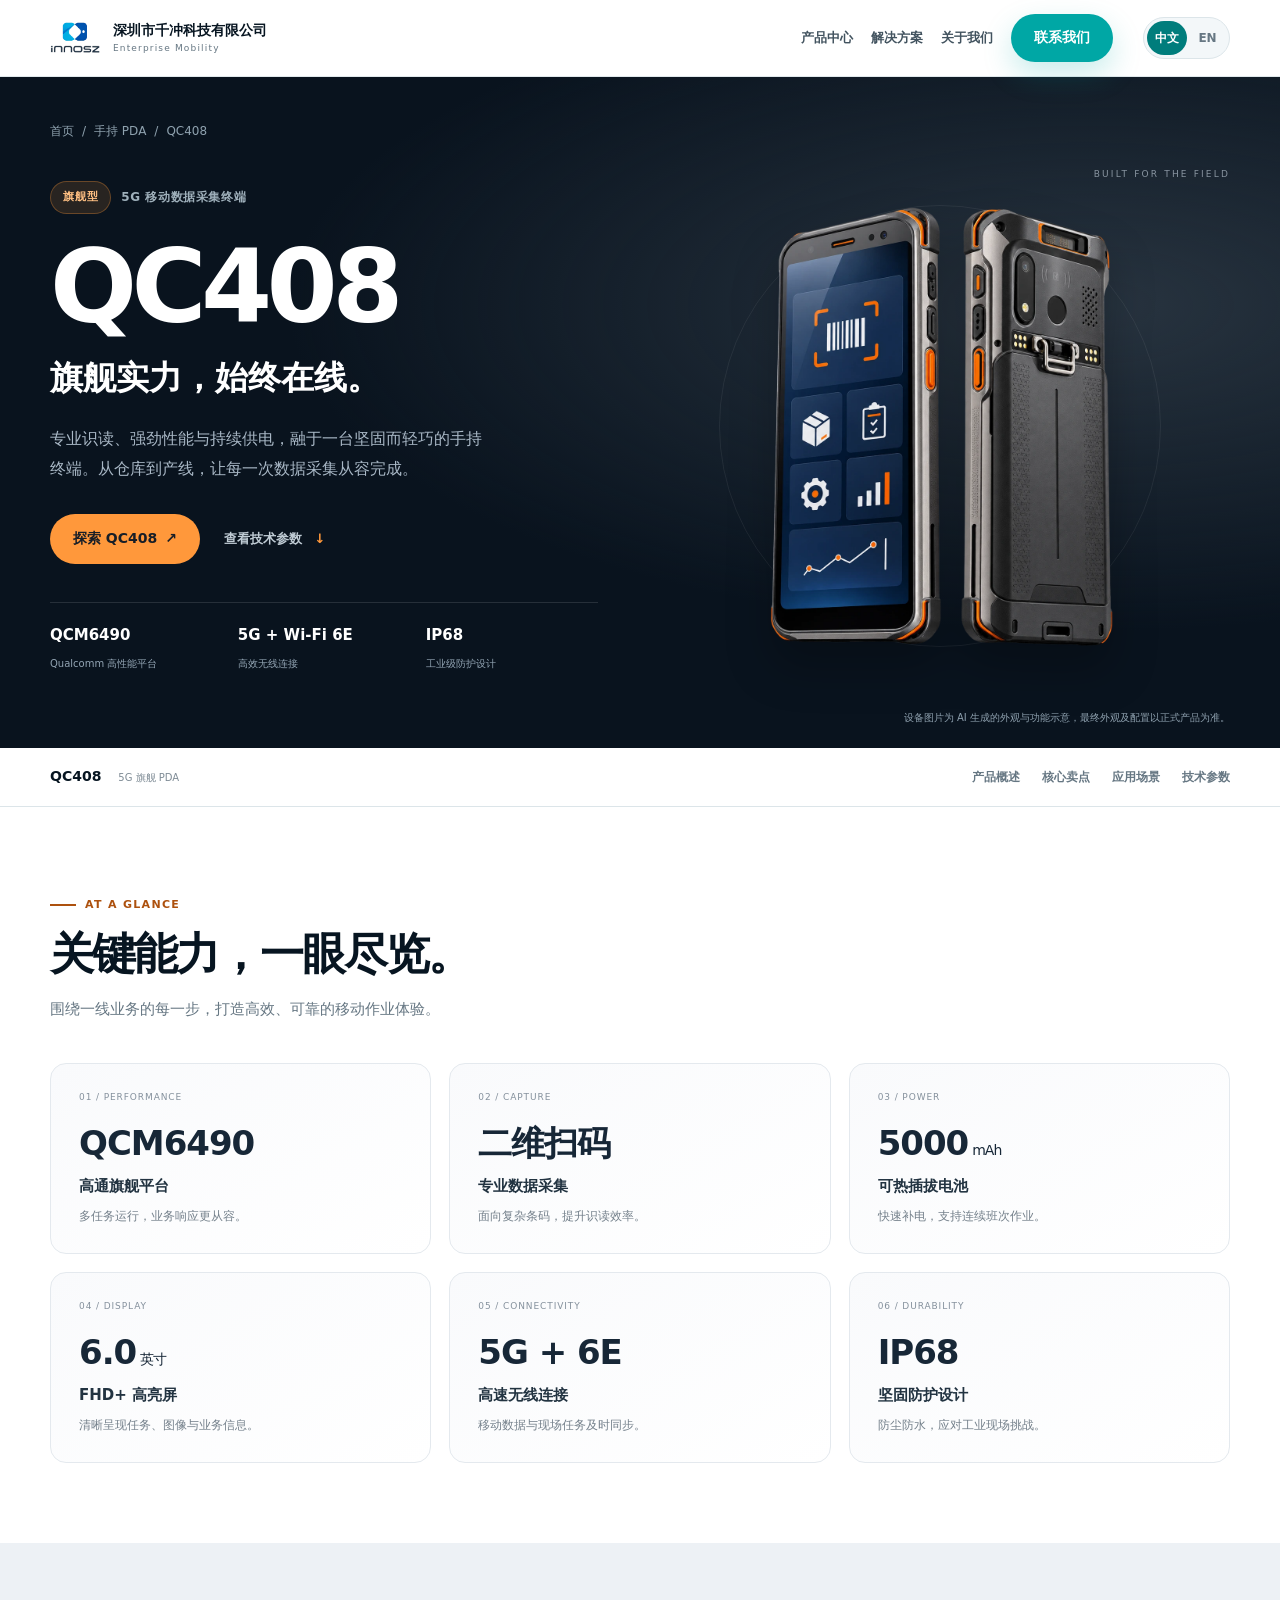
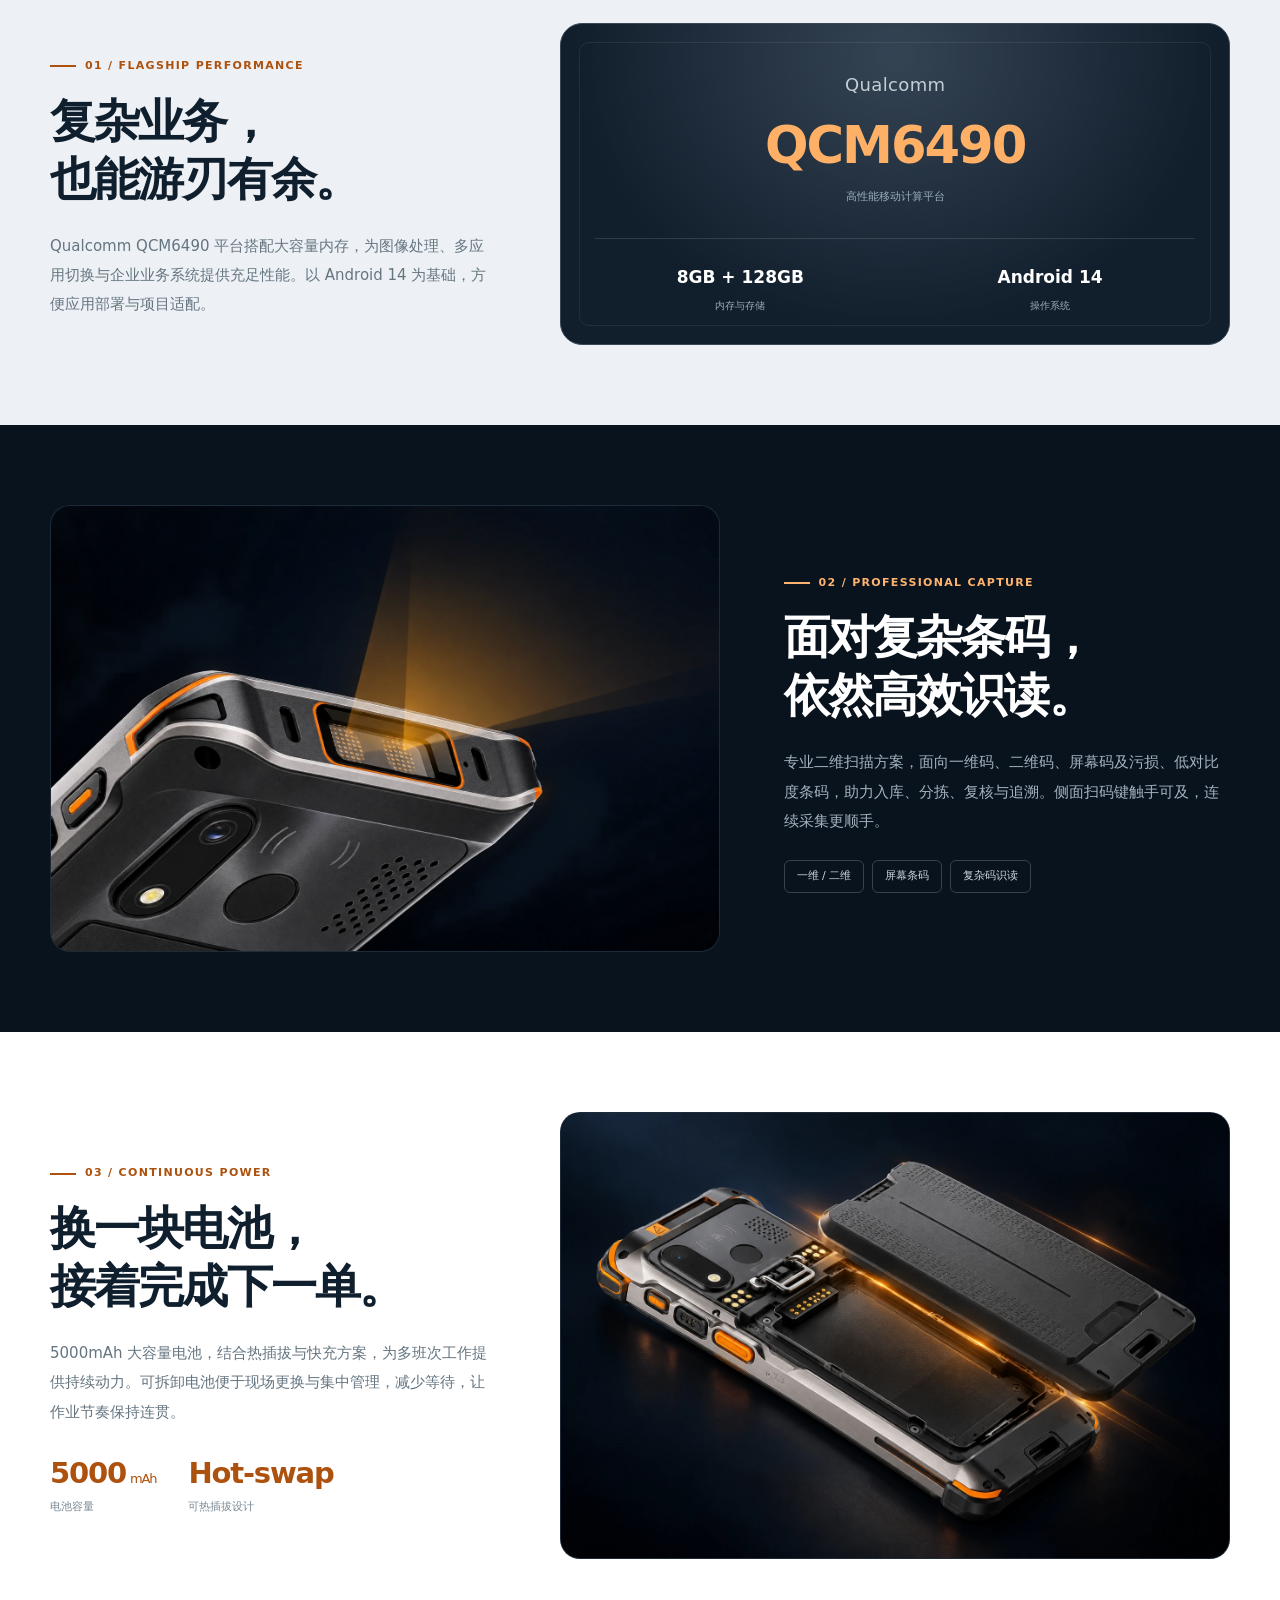
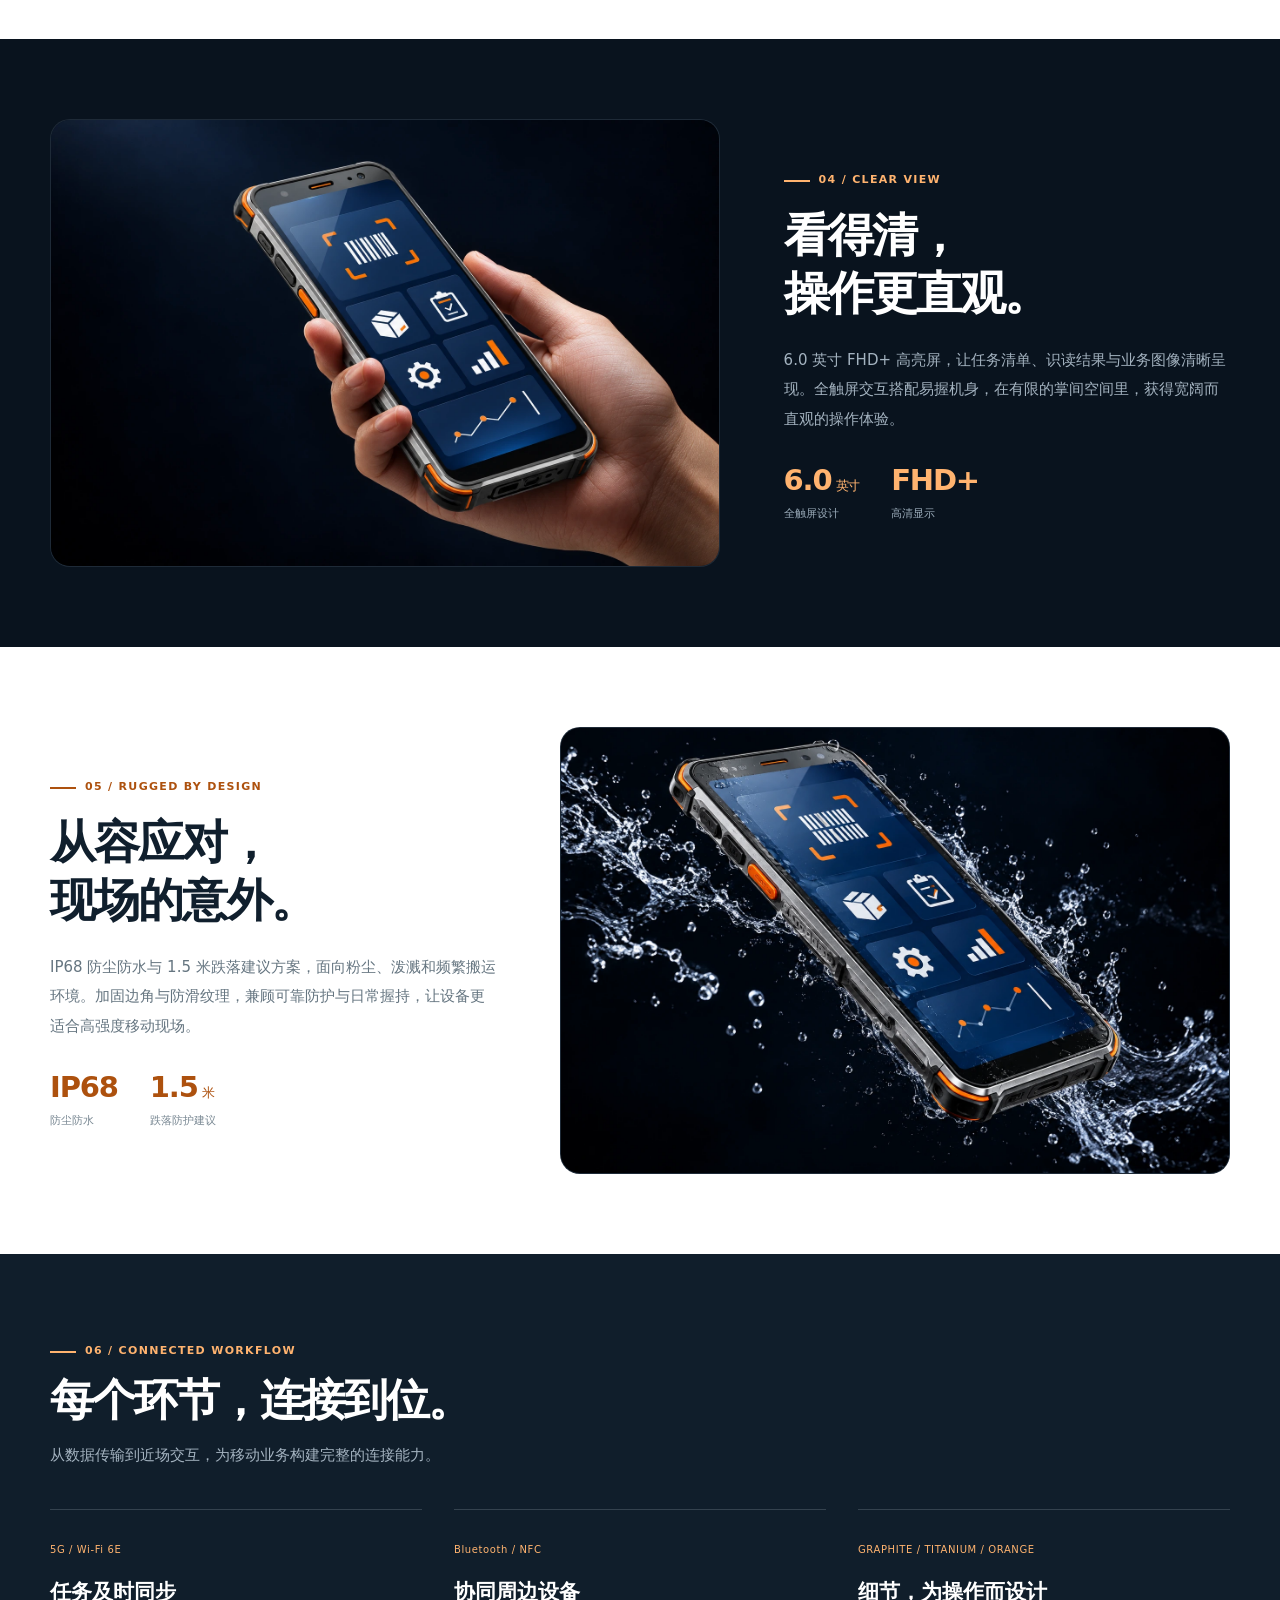
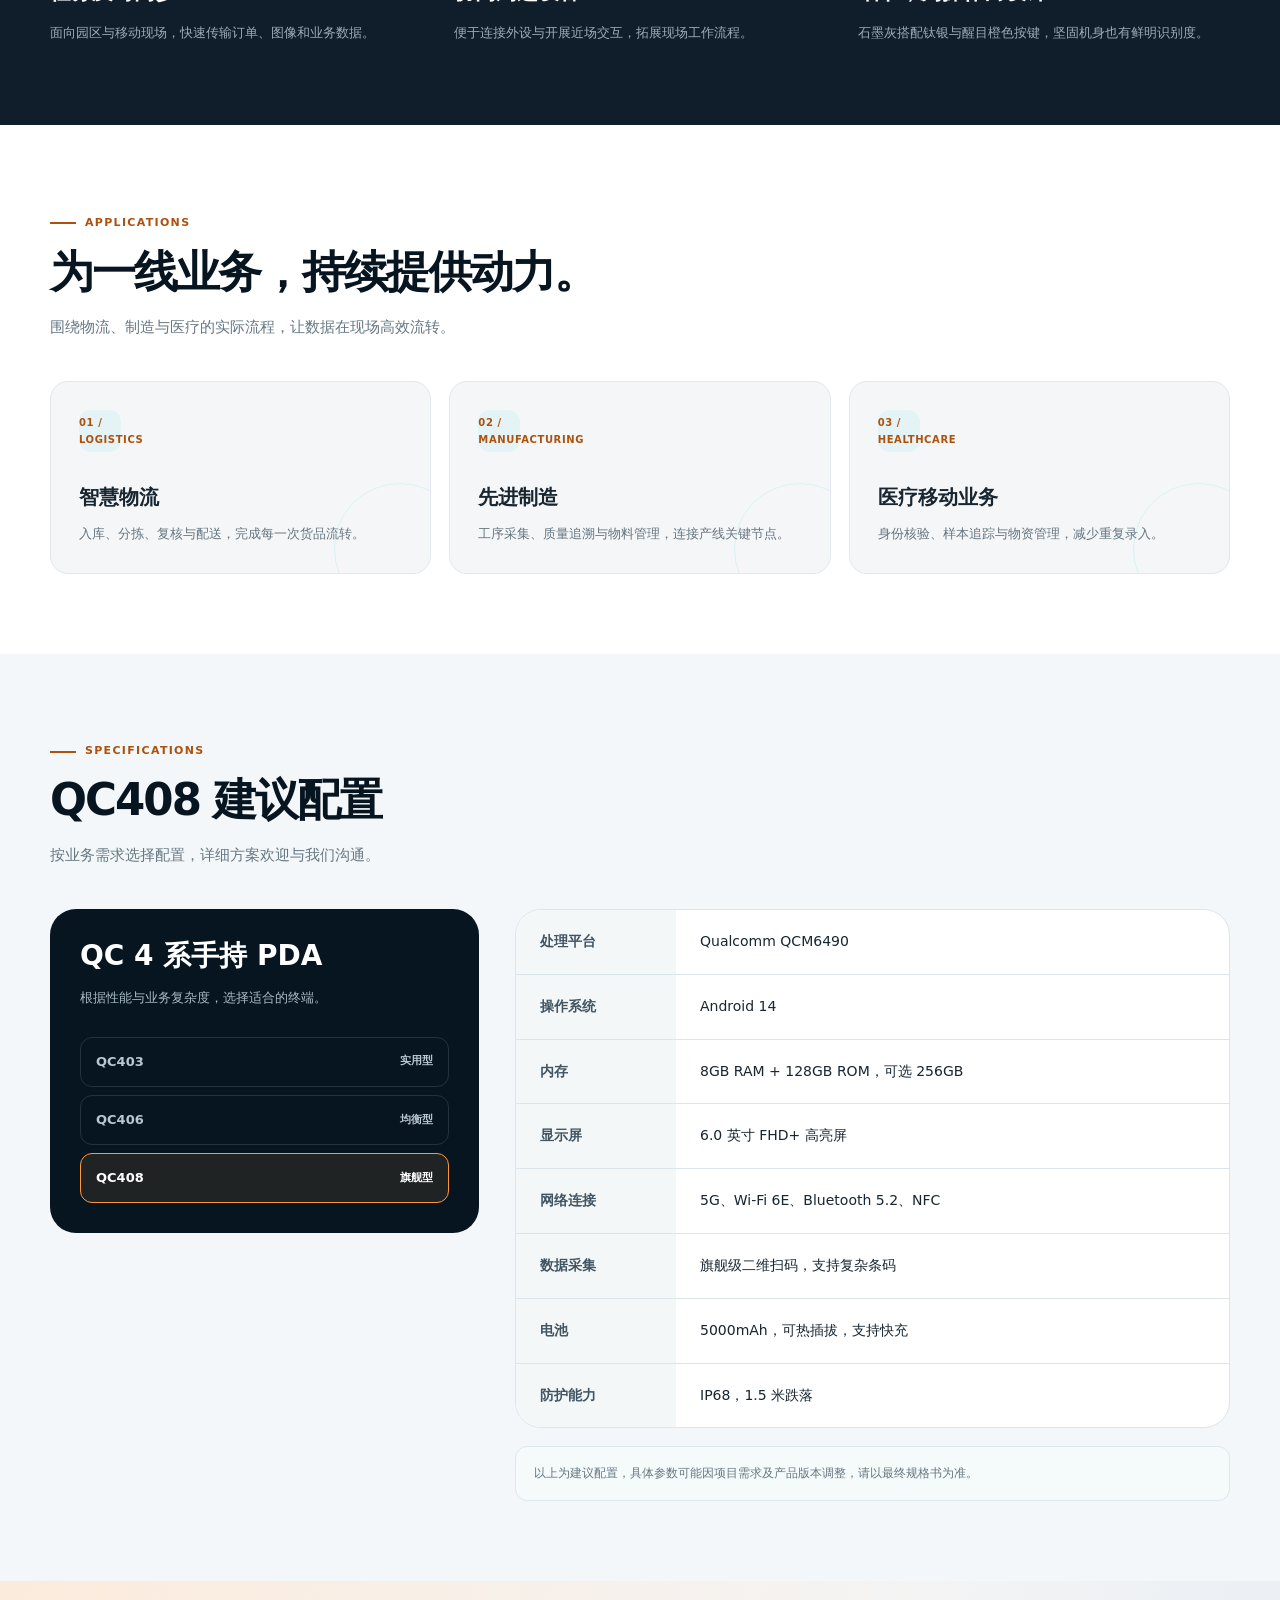
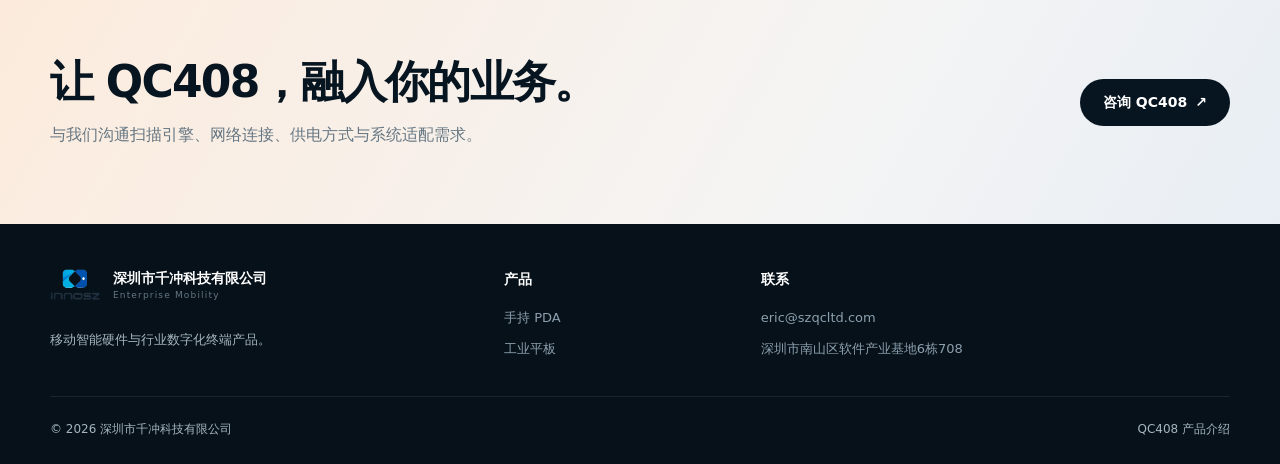
==== products/QC408/index.html @ 585e09ea "Publish updated QC Site" ====
<!DOCTYPE html>
<html lang="zh-CN">
<head>
    <meta charset="UTF-8">
    <meta name="viewport" content="width=device-width, initial-scale=1.0">
    <meta name="description" content="QC408 旗舰型 5G 手持 PDA，采用 Qualcomm QCM6490，面向物流、制造与医疗关键业务。">
    <title>QC408 旗舰型 5G 手持 PDA｜QCM6490</title>
    <link rel="stylesheet" href="../../css/style.css">
    <link rel="stylesheet" href="./qc408.css">
    <script src="../../js/translations-en.js" defer></script>
    <script src="../../js/i18n.js" defer></script>
</head>
<body class="product-page qc408-page" data-product="QC408">
    <header class="site-header"><div class="container header-inner"><a class="brand" href="../../index.html"><img src="../../images/innosz_logo.png" alt="INNOSZ"><span class="brand-copy"><strong>深圳市千冲科技有限公司</strong><span>Enterprise Mobility</span></span></a><div class="language-switch" role="group" aria-label="Language" hidden>
                <button type="button" data-language="zh-CN" lang="zh-CN" aria-pressed="true">中文</button>
                <button type="button" data-language="en" lang="en" aria-pressed="false">EN</button>
            </div><button class="menu-toggle" type="button" aria-label="打开导航" aria-expanded="false"><span></span></button><nav class="site-nav" aria-label="主导航"><a href="../../index.html#pda">产品中心</a><a href="../../index.html#solutions">解决方案</a><a href="../../index.html#about">关于我们</a><a class="button button--primary" href="../../index.html#contact">联系我们</a></nav></div></header>
    <main>
        <section class="product-hero qc408-hero" id="overview">
            <div class="container">
                <div class="breadcrumbs"><a href="../../index.html">首页</a><span>/</span><a href="../../index.html#pda">手持 PDA</a><span>/</span><span>QC408</span></div>
                <div class="product-hero-grid">
                    <div class="qc408-hero-copy">
                        <div class="product-kicker"><span class="tier-pill tier-pill--flagship">旗舰型</span><span class="product-family-label">5G 移动数据采集终端</span></div>
                        <h1>QC408</h1>
                        <div class="product-tagline">旗舰实力，始终在线。</div>
                        <p class="product-summary">专业识读、强劲性能与持续供电，融于一台坚固而轻巧的手持终端。从仓库到产线，让每一次数据采集从容完成。</p>
                        <div class="qc408-hero-actions"><a class="button qc408-button" href="#features">探索 QC408 <span aria-hidden="true">↗</span></a><a class="qc408-text-link" href="#specifications">查看技术参数 <span aria-hidden="true">↓</span></a></div>
                        <div class="key-metrics">
                            <div class="key-metric"><strong>QCM6490</strong><span>Qualcomm 高性能平台</span></div>
                            <div class="key-metric"><strong>5G + Wi-Fi 6E</strong><span>高效无线连接</span></div>
                            <div class="key-metric"><strong>IP68</strong><span>工业级防护设计</span></div>
                        </div>
                    </div>
                    <div class="product-device-stage">
                        <span class="qc408-stage-label" aria-hidden="true">BUILT FOR THE FIELD</span>
                        <img class="product-render product-render--pda" src="../../images/products/qc408/hero-v2.webp" width="1254" height="1254" alt="QC408 石墨灰与钛银机身、橙色按键的正反面概念图" fetchpriority="high" decoding="async">
                    </div>
                </div>
                <p class="qc408-image-note">设备图片为 AI 生成的外观与功能示意，最终外观及配置以正式产品为准。</p>
            </div>
        </section>
        <nav class="product-subnav" aria-label="产品页导航">
            <div class="container product-subnav-inner"><span class="product-subnav-title">QC408 <small>5G 旗舰 PDA</small></span><div class="product-subnav-links"><a href="#overview">产品概述</a><a href="#features">核心卖点</a><a href="#scenarios">应用场景</a><a href="#specifications">技术参数</a></div></div>
        </nav>
        <div id="features">
            <section class="section qc408-highlights" aria-labelledby="highlights-title">
                <div class="container">
                    <div class="product-section-heading"><span class="eyebrow">AT A GLANCE</span><h2 id="highlights-title">关键能力，一眼尽览。</h2><p>围绕一线业务的每一步，打造高效、可靠的移动作业体验。</p></div>
                    <div class="qc408-highlight-grid">
                        <article><span class="qc408-small-index">01 / PERFORMANCE</span><strong>QCM6490</strong><h3>高通旗舰平台</h3><p>多任务运行，业务响应更从容。</p></article>
                        <article><span class="qc408-small-index">02 / CAPTURE</span><strong>二维扫码</strong><h3>专业数据采集</h3><p>面向复杂条码，提升识读效率。</p></article>
                        <article><span class="qc408-small-index">03 / POWER</span><strong>5000<span>mAh</span></strong><h3>可热插拔电池</h3><p>快速补电，支持连续班次作业。</p></article>
                        <article><span class="qc408-small-index">04 / DISPLAY</span><strong>6.0<span>英寸</span></strong><h3>FHD+ 高亮屏</h3><p>清晰呈现任务、图像与业务信息。</p></article>
                        <article><span class="qc408-small-index">05 / CONNECTIVITY</span><strong>5G + 6E</strong><h3>高速无线连接</h3><p>移动数据与现场任务及时同步。</p></article>
                        <article><span class="qc408-small-index">06 / DURABILITY</span><strong>IP68</strong><h3>坚固防护设计</h3><p>防尘防水，应对工业现场挑战。</p></article>
                    </div>
                </div>
            </section>
            <section class="section qc408-performance" aria-labelledby="performance-title">
                <div class="container qc408-performance-grid">
                    <div class="qc408-copy"><span class="eyebrow">01 / FLAGSHIP PERFORMANCE</span><h2 id="performance-title">复杂业务，<br>也能游刃有余。</h2><p>Qualcomm QCM6490 平台搭配大容量内存，为图像处理、多应用切换与企业业务系统提供充足性能。以 Android 14 为基础，方便应用部署与项目适配。</p></div>
                    <div class="qc408-platform-panel"><span class="qc408-platform-label">Qualcomm</span><strong>QCM6490</strong><span class="qc408-platform-caption">高性能移动计算平台</span><div class="qc408-platform-specs"><div><strong>8GB + 128GB</strong><span>内存与存储</span></div><div><strong>Android 14</strong><span>操作系统</span></div></div></div>
                </div>
            </section>
            <section class="section qc408-story qc408-story--dark" aria-labelledby="scan-title">
                <div class="container qc408-story-grid qc408-story-grid--reverse">
                    <div class="qc408-copy"><span class="eyebrow">02 / PROFESSIONAL CAPTURE</span><h2 id="scan-title">面对复杂条码，<br>依然高效识读。</h2><p>专业二维扫描方案，面向一维码、二维码、屏幕码及污损、低对比度条码，助力入库、分拣、复核与追溯。侧面扫码键触手可及，连续采集更顺手。</p><div class="qc408-tags"><span>一维 / 二维</span><span>屏幕条码</span><span>复杂码识读</span></div></div>
                    <figure class="qc408-media"><img src="../../images/products/qc408/scan-v2.webp" width="1536" height="1024" alt="QC408 银灰橙色扫描头与侧面扫码键特写" loading="lazy" decoding="async"></figure>
                </div>
            </section>
            <section class="section qc408-story qc408-story--light" aria-labelledby="power-title">
                <div class="container qc408-story-grid">
                    <div class="qc408-copy"><span class="eyebrow">03 / CONTINUOUS POWER</span><h2 id="power-title">换一块电池，<br>接着完成下一单。</h2><p>5000mAh 大容量电池，结合热插拔与快充方案，为多班次工作提供持续动力。可拆卸电池便于现场更换与集中管理，减少等待，让作业节奏保持连贯。</p><div class="qc408-inline-metrics"><div><strong>5000<small>mAh</small></strong><span>电池容量</span></div><div><strong>Hot-swap</strong><span>可热插拔设计</span></div></div></div>
                    <figure class="qc408-media"><img src="../../images/products/qc408/battery-v2.webp" width="1536" height="1024" alt="QC408 可拆卸电池与电池仓结构概念图" loading="lazy" decoding="async"></figure>
                </div>
            </section>
            <section class="section qc408-story qc408-story--dark" aria-labelledby="display-title">
                <div class="container qc408-story-grid qc408-story-grid--reverse">
                    <div class="qc408-copy"><span class="eyebrow">04 / CLEAR VIEW</span><h2 id="display-title">看得清，<br>操作更直观。</h2><p>6.0 英寸 FHD+ 高亮屏，让任务清单、识读结果与业务图像清晰呈现。全触屏交互搭配易握机身，在有限的掌间空间里，获得宽阔而直观的操作体验。</p><div class="qc408-inline-metrics"><div><strong>6.0<small>英寸</small></strong><span>全触屏设计</span></div><div><strong>FHD+</strong><span>高清显示</span></div></div></div>
                    <figure class="qc408-media"><img src="../../images/products/qc408/display-v2.webp" width="1536" height="1024" alt="手持 QC408 高亮触屏终端，屏幕显示扫码与库存任务界面" loading="lazy" decoding="async"></figure>
                </div>
            </section>
            <section class="section qc408-story qc408-story--light" aria-labelledby="rugged-title">
                <div class="container qc408-story-grid">
                    <div class="qc408-copy"><span class="eyebrow">05 / RUGGED BY DESIGN</span><h2 id="rugged-title">从容应对，<br>现场的意外。</h2><p>IP68 防尘防水与 1.5 米跌落建议方案，面向粉尘、泼溅和频繁搬运环境。加固边角与防滑纹理，兼顾可靠防护与日常握持，让设备更适合高强度移动现场。</p><div class="qc408-inline-metrics"><div><strong>IP68</strong><span>防尘防水</span></div><div><strong>1.5<small>米</small></strong><span>跌落防护建议</span></div></div></div>
                    <figure class="qc408-media"><img src="../../images/products/qc408/rugged-v2.webp" width="1536" height="1024" alt="QC408 银灰橙色终端置于水花中，展示坚固机身" loading="lazy" decoding="async"></figure>
                </div>
            </section>
            <section class="section qc408-connections" aria-labelledby="connections-title">
                <div class="container">
                    <div class="product-section-heading"><span class="eyebrow">06 / CONNECTED WORKFLOW</span><h2 id="connections-title">每个环节，连接到位。</h2><p>从数据传输到近场交互，为移动业务构建完整的连接能力。</p></div>
                    <div class="qc408-connection-grid"><article><span>5G / Wi-Fi 6E</span><h3>任务及时同步</h3><p>面向园区与移动现场，快速传输订单、图像和业务数据。</p></article><article><span>Bluetooth / NFC</span><h3>协同周边设备</h3><p>便于连接外设与开展近场交互，拓展现场工作流程。</p></article><article><span>GRAPHITE / TITANIUM / ORANGE</span><h3>细节，为操作而设计</h3><p>石墨灰搭配钛银与醒目橙色按键，坚固机身也有鲜明识别度。</p></article></div>
                </div>
            </section>
        </div>
        <section class="section qc408-scenarios" id="scenarios">
            <div class="container">
                <div class="product-section-heading"><span class="eyebrow">APPLICATIONS</span><h2>为一线业务，持续提供动力。</h2><p>围绕物流、制造与医疗的实际流程，让数据在现场高效流转。</p></div>
                <div class="scenario-grid"><article class="scenario-card"><span class="scenario-number">01 / LOGISTICS</span><h3>智慧物流</h3><p>入库、分拣、复核与配送，完成每一次货品流转。</p></article><article class="scenario-card"><span class="scenario-number">02 / MANUFACTURING</span><h3>先进制造</h3><p>工序采集、质量追溯与物料管理，连接产线关键节点。</p></article><article class="scenario-card"><span class="scenario-number">03 / HEALTHCARE</span><h3>医疗移动业务</h3><p>身份核验、样本追踪与物资管理，减少重复录入。</p></article></div>
            </div>
        </section>
        <section class="section section--soft" id="specifications">
            <div class="container">
                <div class="product-section-heading"><span class="eyebrow">SPECIFICATIONS</span><h2>QC408 建议配置</h2><p>按业务需求选择配置，详细方案欢迎与我们沟通。</p></div>
                <div class="spec-layout">
                    <aside class="spec-aside"><h3>QC 4 系手持 PDA</h3><p>根据性能与业务复杂度，选择适合的终端。</p><div class="model-switcher"><a data-product-switcher="QC403" href="../QC403/index.html"><span>QC403</span><small>实用型</small></a><a data-product-switcher="QC406" href="../QC406/index.html"><span>QC406</span><small>均衡型</small></a><a data-product-switcher="QC408" href="../QC408/index.html"><span>QC408</span><small>旗舰型</small></a></div></aside>
                    <div><div class="spec-grid">
                        <div class="spec-row"><div class="spec-label">处理平台</div><div class="spec-value">Qualcomm QCM6490</div></div>
                        <div class="spec-row"><div class="spec-label">操作系统</div><div class="spec-value">Android 14</div></div>
                        <div class="spec-row"><div class="spec-label">内存</div><div class="spec-value">8GB RAM + 128GB ROM，可选 256GB</div></div>
                        <div class="spec-row"><div class="spec-label">显示屏</div><div class="spec-value">6.0 英寸 FHD+ 高亮屏</div></div>
                        <div class="spec-row"><div class="spec-label">网络连接</div><div class="spec-value">5G、Wi-Fi 6E、Bluetooth 5.2、NFC</div></div>
                        <div class="spec-row"><div class="spec-label">数据采集</div><div class="spec-value">旗舰级二维扫码，支持复杂条码</div></div>
                        <div class="spec-row"><div class="spec-label">电池</div><div class="spec-value">5000mAh，可热插拔，支持快充</div></div>
                        <div class="spec-row"><div class="spec-label">防护能力</div><div class="spec-value">IP68，1.5 米跌落</div></div>
                    </div><p class="disclaimer">以上为建议配置，具体参数可能因项目需求及产品版本调整，请以最终规格书为准。</p></div>
                </div>
            </div>
        </section>
        <section class="cta"><div class="container cta-inner"><div><h2>让 QC408，融入你的业务。</h2><p>与我们沟通扫描引擎、网络连接、供电方式与系统适配需求。</p></div><a class="button button--dark" href="mailto:eric@szqcltd.com?subject=QC408%20产品咨询">咨询 QC408 <span aria-hidden="true">↗</span></a></div></section>
    </main>
    <footer class="site-footer"><div class="container"><div class="footer-main"><div class="footer-about"><a class="brand" href="../../index.html"><img src="../../images/innosz_logo.png" alt="INNOSZ"><span class="brand-copy"><strong>深圳市千冲科技有限公司</strong><span>Enterprise Mobility</span></span></a><p>移动智能硬件与行业数字化终端产品。</p></div><div class="footer-col"><h3>产品</h3><a href="../../index.html#pda">手持 PDA</a><a href="../../index.html#tablet">工业平板</a></div><div class="footer-col"><h3>联系</h3><a href="mailto:eric@szqcltd.com">eric@szqcltd.com</a><span>深圳市南山区软件产业基地6栋708</span></div></div><div class="footer-bottom"><span>© <span data-current-year>2026</span> 深圳市千冲科技有限公司</span><span>QC408 产品介绍</span></div></div></footer>
    <script src="../../js/products.js"></script><script src="../../js/main.js"></script>
</body>
</html>
---- css/style.css ----
:root {
    --ink: #071521;
    --ink-2: #142837;
    --paper: #fff;
    --soft: #f3f7f9;
    --text: #172631;
    --muted: #667783;
    --line: #dce5e9;
    --accent: #00a7a5;
    --accent-dark: #007d7c;
    --practical: #2d7dd2;
    --balanced: #009f7f;
    --flagship: #7953c6;
    --shadow: 0 22px 65px rgba(7, 21, 33, .1);
    --shadow-soft: 0 12px 36px rgba(7, 21, 33, .07);
    --radius: 26px;
    --container: 1180px;
}

* { box-sizing: border-box; margin: 0; padding: 0; }
html { scroll-behavior: smooth; scroll-padding-top: 140px; }
body {
    min-width: 320px;
    overflow-x: hidden;
    color: var(--text);
    background: var(--paper);
    font: 400 16px/1.7 "Microsoft YaHei", "PingFang SC", system-ui, sans-serif;
    -webkit-font-smoothing: antialiased;
}
body.product-page { background: var(--soft); }
img { display: block; max-width: 100%; }
a { color: inherit; text-decoration: none; }
button { font: inherit; }
:focus-visible { outline: 3px solid rgba(0, 167, 165, .35); outline-offset: 4px; }
.container { width: min(calc(100% - 40px), var(--container)); margin-inline: auto; }
.section { padding: 96px 0; }
.section--soft { background: var(--soft); }
.section--dark { color: #fff; background: var(--ink); }
.eyebrow {
    display: inline-flex; align-items: center; gap: 9px;
    color: var(--accent-dark); font-size: 12px; font-weight: 900;
    letter-spacing: .13em; text-transform: uppercase;
}
.eyebrow::before { width: 26px; height: 2px; background: currentColor; content: ""; }
.section-heading {
    display: grid; grid-template-columns: minmax(0, 1fr) minmax(260px, 450px);
    gap: 50px; align-items: end; margin-bottom: 44px;
}
.section-heading h2, .product-section-heading h2 {
    margin-top: 12px; color: var(--ink); font-size: clamp(34px, 5vw, 56px);
    line-height: 1.14; letter-spacing: -.045em;
}
.section-heading p, .product-section-heading p { color: var(--muted); }
.section--dark .section-heading h2, .section--dark .product-section-heading h2 { color: #fff; }
.section--dark .section-heading p, .section--dark .product-section-heading p { color: #a8b8c2; }
.product-section-heading { max-width: 740px; margin-bottom: 40px; }

/* Header */
.site-header {
    position: sticky; top: 0; z-index: 100;
    border-bottom: 1px solid rgba(220, 229, 233, .85);
    background: rgba(255, 255, 255, .94); backdrop-filter: blur(16px);
}
.header-inner { display: flex; min-height: 76px; align-items: center; gap: 30px; }
.brand { display: inline-flex; flex-shrink: 0; align-items: center; gap: 13px; }
.brand img { width: auto; height: 34px; object-fit: contain; }
.brand-copy { display: grid; line-height: 1.2; }
.brand-copy strong { color: var(--ink); font-size: 14px; }
.brand-copy span { margin-top: 4px; color: var(--muted); font-size: 9px; letter-spacing: .13em; }
.site-nav { display: flex; margin-left: auto; align-items: center; gap: 18px; }
.site-nav > a:not(.button) { color: #42535f; font-size: 13px; font-weight: 800; white-space: nowrap; }
.site-nav > a:not(.button):hover { color: var(--accent-dark); }
.language-switch {
    display: inline-flex; flex-shrink: 0; order: 2; gap: 2px; padding: 3px;
    border: 1px solid var(--line); border-radius: 999px; background: var(--soft);
}
.language-switch[hidden] { display: none; }
.language-switch button {
    min-width: 37px; min-height: 34px; padding: 4px 8px; border: 0; border-radius: 999px;
    background: transparent; color: var(--muted); font-size: 12px; font-weight: 800; cursor: pointer;
}
.language-switch button[aria-pressed="true"] { color: #fff; background: var(--accent-dark); }
.header-inner > .site-nav { order: 1; }
.header-inner > .menu-toggle { order: 3; }
html[lang="en"] .header-inner { gap: 18px; }
html[lang="en"] .brand-copy strong { max-width: 225px; line-height: 1.3; }
html[lang="en"] .hero-copy h1 { font-size: clamp(38px,4.3vw,60px); }
html[lang="en"] .hero-copy h1 .hero-line { white-space: normal; }
html[lang="en"] h2, html[lang="en"] h3 { overflow-wrap: break-word; }
.menu-toggle {
    display: none; width: 44px; height: 44px; margin-left: auto;
    border: 1px solid var(--line); border-radius: 50%; background: #fff; color: var(--ink); cursor: pointer;
}
.menu-toggle span, .menu-toggle::before, .menu-toggle::after {
    display: block; width: 18px; height: 2px; margin: 4px auto; background: currentColor; content: "";
}
.button {
    display: inline-flex; min-height: 46px; align-items: center; justify-content: center; gap: 8px;
    padding: 11px 22px; border: 1px solid transparent; border-radius: 999px;
    font-size: 14px; font-weight: 900; transition: transform .18s ease, background .18s ease;
}
.button:hover { transform: translateY(-2px); }
.button--primary { color: #fff; background: var(--accent); box-shadow: 0 12px 30px rgba(0, 167, 165, .22); }
.button--primary:hover { background: var(--accent-dark); }
.button--dark { color: #fff; background: var(--ink); }
.button--ghost { border-color: var(--line); color: var(--ink); background: rgba(255, 255, 255, .75); }
.button--light { color: var(--ink); background: #fff; }

/* Model-generated product assets */
.product-render {
    position: relative; z-index: 2; width: 100%; height: 100%; object-fit: contain;
    filter: drop-shadow(0 22px 24px rgba(0, 0, 0, .3));
}

/* Homepage */
.hero {
    position: relative; overflow: hidden; min-height: 720px; color: #fff;
    background: radial-gradient(circle at 78% 22%,rgba(0,198,193,.18),transparent 28%), radial-gradient(circle at 15% 75%,rgba(45,125,210,.16),transparent 32%), var(--ink);
}
.hero::before {
    position: absolute; inset: 0; opacity: .16; content: "";
    background-image: linear-gradient(rgba(255,255,255,.08) 1px,transparent 1px), linear-gradient(90deg,rgba(255,255,255,.08) 1px,transparent 1px);
    background-size: 72px 72px; mask-image: linear-gradient(to bottom,black,transparent 86%);
}
.hero-inner {
    position: relative; z-index: 1; display: grid; min-height: 720px;
    grid-template-columns: minmax(0,1.15fr) minmax(420px,.85fr); gap: 48px; align-items: center; padding: 90px 0 76px;
}
.hero-copy h1 { max-width: 780px; margin: 18px 0 24px; font-size: clamp(46px,5.4vw,70px); line-height: 1.02; letter-spacing: -.055em; }
.hero-copy h1 .hero-line { display: inline-block; white-space: nowrap; }
.hero-copy h1 .hero-accent { color: #58d8d4; }
.hero-copy > p { max-width: 620px; color: #b8c7d1; font-size: clamp(17px,2vw,20px); }
.hero-actions { display: flex; flex-wrap: wrap; gap: 14px; margin-top: 32px; }
.hero .button--ghost { border-color: rgba(255,255,255,.22); color: #fff; background: rgba(255,255,255,.06); }
.hero-stats { display: flex; flex-wrap: wrap; gap: 28px; margin-top: 50px; }
.hero-stat { min-width: 116px; }
.hero-stat strong { display: block; font-size: 28px; line-height: 1; }
.hero-stat span { display: block; margin-top: 8px; color: #8295a3; font-size: 12px; }
.hero-visual { position: relative; display: grid; min-height: 520px; place-items: center; }
.visual-orbit {
    position: absolute; top: 50%; left: 50%; width: 470px; height: 470px;
    border: 1px solid rgba(255,255,255,.13); border-radius: 50%; transform: translate(-50%,-50%);
}
.visual-orbit::before, .visual-orbit::after { position: absolute; border: 1px solid rgba(255,255,255,.08); border-radius: inherit; content: ""; }
.visual-orbit::before { inset: 42px; } .visual-orbit::after { inset: 96px; }
.hero-render--matrix { width: 100%; height: 480px; }
.floating-chip {
    position: absolute; z-index: 5; display: flex; align-items: center; gap: 10px; padding: 12px 16px;
    border: 1px solid rgba(255,255,255,.16); border-radius: 99px; color: #dce8ed;
    background: rgba(14,34,48,.84); box-shadow: 0 16px 40px rgba(0,0,0,.25); backdrop-filter: blur(12px); font-size: 12px; font-weight: 800;
}
.floating-chip::before { width: 8px; height: 8px; border-radius: 50%; background: #58d8d4; box-shadow: 0 0 0 5px rgba(88,216,212,.13); content: ""; }
.floating-chip--one { top: 30px; right: 20px; } .floating-chip--two { bottom: 28px; left: 18px; }
.family-intro {
    display: grid; grid-template-columns: 1.2fr .8fr; gap: 48px; align-items: center;
    margin-bottom: 36px; padding: 28px; border: 1px solid var(--line); border-radius: var(--radius); background: #fff;
}
.family-visual {
    position: relative; display: grid; min-height: 300px; place-items: center; overflow: hidden;
    border-radius: 22px; background: radial-gradient(circle at 70% 30%,rgba(0,167,165,.17),transparent 33%), var(--ink);
}
.family-visual .product-render { width: min(100%, 340px); height: 300px; }
.family-visual .product-render--tablet { width: min(100%, 400px); }
.family-visual--pda { min-height: 340px; padding: 12px; }
.family-visual--pda .family-render--lineup { width: 100%; height: auto; max-height: 340px; }
.family-copy h3 { margin: 12px 0 16px; color: var(--ink); font-size: clamp(30px,4vw,46px); line-height: 1.1; }
.family-copy > p { color: var(--muted); }
.check-list { display: grid; grid-template-columns: repeat(2,minmax(0,1fr)); gap: 12px 20px; margin-top: 24px; list-style: none; }
.check-list li { position: relative; padding-left: 24px; color: #364957; font-size: 14px; font-weight: 800; }
.check-list li::before { position: absolute; top: .55em; left: 0; width: 11px; height: 6px; border-bottom: 2px solid var(--accent); border-left: 2px solid var(--accent); content: ""; transform: rotate(-45deg); }
.product-grid { display: grid; grid-template-columns: repeat(3,minmax(0,1fr)); gap: 22px; }
.product-card {
    display: flex; min-height: 430px; flex-direction: column; overflow: hidden;
    border: 1px solid var(--line); border-radius: var(--radius); background: #fff; box-shadow: var(--shadow-soft);
    transition: transform .2s ease, box-shadow .2s ease, border-color .2s ease;
}
.product-card:hover { border-color: rgba(0,167,165,.4); box-shadow: var(--shadow); transform: translateY(-7px); }
.product-card-visual { position: relative; display: grid; height: 250px; min-height: 250px; padding: 16px; place-items: center; overflow: hidden; background: linear-gradient(145deg,#102637,#071521); }
.product-card-visual::before { position: absolute; width: 220px; height: 220px; border: 1px solid rgba(255,255,255,.08); border-radius: 50%; content: ""; }
.product-card-visual .product-render { min-height: 0; }
.product-card-body { display: flex; flex: 1; flex-direction: column; padding: 25px; }
.tier-pill { display: inline-flex; width: fit-content; padding: 6px 12px; border-radius: 99px; font-size: 11px; font-weight: 900; letter-spacing: .07em; }
.tier-pill--practical { color: #195994; background: #e9f3fd; }
.tier-pill--balanced { color: #00735d; background: #e4f8f2; }
.tier-pill--flagship { color: #6140a4; background: #f0eafb; }
.product-card-title { display: flex; align-items: center; justify-content: space-between; gap: 16px; margin-top: 16px; }
.product-card-title h3 { color: var(--ink); font-size: 28px; line-height: 1; }
.chip-label { color: var(--accent-dark); font-size: 11px; font-weight: 900; }
.product-card-body > p { margin-top: 15px; color: var(--muted); font-size: 14px; }
.mini-features { display: flex; flex-wrap: wrap; gap: 7px; margin-top: 18px; }
.mini-features span { padding: 5px 9px; border-radius: 8px; color: #4c5f6b; background: var(--soft); font-size: 11px; font-weight: 800; }
.card-link { display: inline-flex; margin-top: auto; padding-top: 22px; align-items: center; gap: 8px; color: var(--ink); font-size: 14px; font-weight: 900; }
.card-link::after { content: "→"; transition: transform .18s ease; } .product-card:hover .card-link::after { transform: translateX(5px); }
.product-card--featured { display: grid; grid-template-columns: .95fr 1.05fr; min-height: 400px; }
.product-card--featured .product-card-visual { height: 100%; min-height: 400px; padding: 32px; }
.product-card--featured .product-card-visual .product-render { width: 100%; max-width: 480px; height: 340px; }
.product-card--featured .product-card-body { min-width: 0; padding: 38px; }
.product-card--featured .product-card-title h3 { font-size: 42px; }
.product-card--featured .chip-label { font-size: 12px; }
.product-card--featured .check-list { gap: 10px 18px; }
.product-card--featured .check-list li { font-size: 12px; }
.tablet-spec-link { margin-top: 24px; }
.comparison-wrap { overflow-x: auto; border: 1px solid var(--line); border-radius: var(--radius); background: #fff; box-shadow: var(--shadow-soft); }
.comparison-table { width: 100%; min-width: 930px; border-collapse: collapse; }
.comparison-table th, .comparison-table td { padding: 18px 20px; border-bottom: 1px solid var(--line); text-align: left; font-size: 13px; }
.comparison-table th { color: #fff; background: var(--ink-2); font-size: 12px; letter-spacing: .05em; }
.comparison-table td:first-child { color: var(--ink); font-size: 16px; font-weight: 900; }
.comparison-table tr:last-child td { border-bottom: 0; } .comparison-table tbody tr:hover { background: #f7fbfb; }
.industry-grid, .scenario-grid { display: grid; grid-template-columns: repeat(3,minmax(0,1fr)); gap: 18px; }
.industry-card, .scenario-card { position: relative; min-height: 205px; overflow: hidden; padding: 28px; border: 1px solid rgba(255,255,255,.1); border-radius: 18px; background: rgba(255,255,255,.045); }
.industry-card::after, .scenario-card::after { position: absolute; right: -36px; bottom: -42px; width: 130px; height: 130px; border: 1px solid rgba(88,216,212,.17); border-radius: 50%; content: ""; }
.industry-icon, .feature-icon, .scenario-number { display: grid; width: 42px; height: 42px; place-items: center; border-radius: 12px; color: #58d8d4; background: rgba(88,216,212,.1); font-size: 13px; font-weight: 900; }
.industry-card h3, .scenario-card h3 { margin-top: 28px; color: #fff; font-size: 20px; }
.industry-card p, .scenario-card p { margin-top: 9px; color: #9eafba; font-size: 13px; }
.solution-link { display: inline-flex; margin-top: 20px; color: #58d8d4; font-size: 12px; font-weight: 900; }
.solution-link:hover { color: #fff; }

/* Corporate homepage */
.about-company-grid { display: grid; grid-template-columns: .9fr 1.1fr; gap: 68px; align-items: center; }
.about-visual {
    position: relative; display: grid; min-height: 470px; place-items: center; overflow: hidden;
    border-radius: var(--radius); color: #fff;
    background: radial-gradient(circle at 72% 25%,rgba(0,190,186,.22),transparent 30%), var(--ink);
    box-shadow: var(--shadow);
}
.about-visual::before {
    position: absolute; inset: 0; opacity: .2; content: "";
    background-image: linear-gradient(rgba(255,255,255,.08) 1px,transparent 1px), linear-gradient(90deg,rgba(255,255,255,.08) 1px,transparent 1px);
    background-size: 48px 48px;
}
.about-orbit { position: absolute; border: 1px solid rgba(255,255,255,.12); border-radius: 50%; }
.about-orbit--one { width: 340px; height: 340px; }
.about-orbit--two { width: 220px; height: 220px; }
.about-mark { position: relative; z-index: 2; padding: 34px; }
.about-mark small { display: block; color: #58d8d4; font-size: 12px; font-weight: 900; letter-spacing: .18em; }
.about-mark strong { display: block; margin-top: 18px; font-size: clamp(34px,4vw,50px); line-height: 1.18; letter-spacing: -.04em; }
.about-copy h2, .contact-copy h2 { margin: 12px 0 22px; color: var(--ink); font-size: clamp(36px,5vw,58px); line-height: 1.12; letter-spacing: -.045em; }
.about-copy p { margin-top: 15px; color: var(--muted); }
.about-copy .about-lead { color: var(--ink-2); font-size: clamp(19px,2vw,23px); font-weight: 700; line-height: 1.5; }
.about-copy .button { margin-top: 28px; }
.capability-grid { display: grid; grid-template-columns: repeat(4,minmax(0,1fr)); gap: 16px; margin-top: 44px; }
.capability-card { padding: 24px; border: 1px solid var(--line); border-radius: 18px; background: #fff; box-shadow: var(--shadow-soft); }
.capability-card > span { color: var(--accent-dark); font-size: 11px; font-weight: 900; letter-spacing: .1em; }
.capability-card h3 { margin-top: 20px; color: var(--ink); font-size: 18px; }
.capability-card p { margin-top: 8px; color: var(--muted); font-size: 12px; }
.contact-section { padding: 92px 0; background: linear-gradient(120deg,#e3f7f5,#eef8fb 55%,#f0eefb); }
.contact-grid { display: grid; grid-template-columns: .85fr 1.15fr; gap: 70px; align-items: center; }
.contact-copy p { max-width: 540px; color: var(--muted); }
.contact-copy .button { margin-top: 28px; }
.contact-cards { display: grid; gap: 12px; }
.contact-cards article { display: grid; grid-template-columns: 120px 1fr; gap: 4px 24px; padding: 22px 24px; border: 1px solid rgba(7,21,33,.08); border-radius: 17px; background: rgba(255,255,255,.78); box-shadow: var(--shadow-soft); }
.contact-cards article > span { grid-row: 1 / 3; color: var(--accent-dark); font-size: 11px; font-weight: 900; letter-spacing: .05em; }
.contact-cards strong { color: var(--ink); font-size: 16px; }
.contact-cards p { color: var(--muted); font-size: 12px; }
.cta { padding: 76px 0; background: linear-gradient(120deg,#dff6f4,#eef8fb 56%,#eef0fb); }
.cta-inner { display: flex; align-items: center; justify-content: space-between; gap: 40px; }
.cta h2 { max-width: 720px; color: var(--ink); font-size: clamp(32px,5vw,54px); line-height: 1.15; letter-spacing: -.04em; }
.cta p { max-width: 620px; margin-top: 14px; color: var(--muted); }

/* Footer */
.site-footer { padding: 44px 0 24px; color: #a5b5bf; background: #06111a; }
.footer-main { display: grid; grid-template-columns: 1.35fr .7fr .7fr .7fr; gap: 44px; padding-bottom: 36px; }
.site-footer .brand-copy strong { color: #fff; }
.footer-about p { max-width: 490px; margin-top: 18px; font-size: 13px; }
.footer-col h3 { margin-bottom: 15px; color: #fff; font-size: 14px; }
.footer-col a, .footer-col span { display: block; margin-top: 9px; color: #8da0ad; font-size: 13px; }
.footer-col a:hover { color: #58d8d4; }
.footer-bottom { display: flex; padding-top: 22px; border-top: 1px solid rgba(255,255,255,.08); align-items: center; justify-content: space-between; gap: 20px; font-size: 12px; }

/* Product pages */
.product-hero {
    position: relative; overflow: hidden; padding: 82px 0 94px; color: #fff;
    background: radial-gradient(circle at 80% 20%,rgba(0,167,165,.2),transparent 30%), var(--ink);
}
.product-hero::after { position: absolute; right: -12vw; bottom: -36vw; width: 70vw; height: 70vw; border: 1px solid rgba(255,255,255,.06); border-radius: 50%; content: ""; }
.breadcrumbs { position: relative; z-index: 2; display: flex; flex-wrap: wrap; gap: 8px; margin-bottom: 44px; color: #8fa2af; font-size: 12px; }
.breadcrumbs a:hover { color: #fff; }
.product-hero-grid { position: relative; z-index: 2; display: grid; grid-template-columns: minmax(0,1fr) minmax(380px,.8fr); gap: 70px; align-items: center; }
.product-kicker { display: flex; flex-wrap: wrap; gap: 10px; align-items: center; }
.product-family-label { color: #9fb0bb; font-size: 13px; font-weight: 800; letter-spacing: .08em; }
.product-hero h1 { margin: 20px 0 12px; font-size: clamp(54px,8vw,92px); line-height: .95; letter-spacing: -.055em; }
.product-tagline { color: #58d8d4; font-size: clamp(22px,3vw,34px); font-weight: 900; }
.product-summary { max-width: 650px; margin-top: 22px; color: #b4c3cc; font-size: 17px; }
.key-metrics { display: grid; grid-template-columns: repeat(3,minmax(0,1fr)); gap: 12px; margin-top: 34px; }
.key-metric { padding: 16px; border: 1px solid rgba(255,255,255,.1); border-radius: 14px; background: rgba(255,255,255,.045); }
.key-metric strong { display: block; font-size: 15px; } .key-metric span { display: block; margin-top: 3px; color: #8195a2; font-size: 10px; }
.product-device-stage { position: relative; display: grid; min-height: 480px; place-items: center; }
.product-device-stage::before { position: absolute; width: 410px; height: 410px; border: 1px solid rgba(255,255,255,.1); border-radius: 50%; content: ""; }
.product-device-stage .product-render { width: min(100%, 460px); height: 420px; }
.device-caption { position: relative; z-index: 5; max-width: 320px; margin-top: 12px; padding: 12px 17px; border: 1px solid rgba(255,255,255,.14); border-radius: 15px; color: #b7c6cf; background: rgba(14,34,48,.88); font-size: 11px; text-align: center; backdrop-filter: blur(12px); }
.product-subnav { position: sticky; top: 76px; z-index: 90; border-bottom: 1px solid var(--line); background: rgba(255,255,255,.96); backdrop-filter: blur(12px); }
.product-subnav-inner { display: flex; min-height: 58px; align-items: center; justify-content: space-between; gap: 28px; }
.product-subnav-title { color: var(--ink); font-size: 14px; font-weight: 900; }
.product-subnav-links { display: flex; overflow-x: auto; align-items: center; gap: 22px; scrollbar-width: none; }
.product-subnav-links::-webkit-scrollbar { display: none; }
.product-subnav-links a { flex: 0 0 auto; color: var(--muted); font-size: 12px; font-weight: 900; }
.product-subnav-links a:hover { color: var(--accent-dark); }
.feature-grid { display: grid; grid-template-columns: repeat(3,minmax(0,1fr)); gap: 18px; }
.feature-card { min-height: 240px; padding: 28px; border: 1px solid var(--line); border-radius: 18px; background: #fff; box-shadow: var(--shadow-soft); }
.feature-card h3 { margin-top: 28px; color: var(--ink); font-size: 20px; }
.feature-card p { margin-top: 10px; color: var(--muted); font-size: 13px; }
.feature-card .feature-icon { color: var(--accent-dark); background: #e6f7f6; }
.scenario-number { color: #58d8d4; }
.spec-layout { display: grid; grid-template-columns: .75fr 1.25fr; gap: 36px; align-items: start; }
.spec-aside { position: sticky; top: 160px; padding: 30px; border-radius: var(--radius); color: #fff; background: var(--ink); }
.spec-aside h3 { font-size: 28px; line-height: 1.2; } .spec-aside p { margin-top: 14px; color: #a9bac4; font-size: 13px; }
.model-switcher { display: grid; gap: 8px; margin-top: 28px; }
.model-switcher a { display: flex; padding: 13px 15px; border: 1px solid rgba(255,255,255,.12); border-radius: 12px; align-items: center; justify-content: space-between; color: #b8c7d0; font-size: 13px; font-weight: 900; }
.model-switcher a:hover, .model-switcher a.is-current { border-color: #58d8d4; color: #fff; background: rgba(88,216,212,.1); }
.spec-grid { display: grid; overflow: hidden; border: 1px solid var(--line); border-radius: var(--radius); background: #fff; }
.spec-row { display: grid; grid-template-columns: 160px 1fr; border-bottom: 1px solid var(--line); }
.spec-row:last-child { border-bottom: 0; }
.spec-label, .spec-value { padding: 20px 24px; font-size: 14px; }
.spec-label { color: #405462; background: #f3f7f8; font-weight: 900; } .spec-value { color: var(--text); }
.disclaimer { margin-top: 18px; padding: 16px 18px; border: 1px solid #dce9eb; border-radius: 12px; color: #667781; background: #f5fafb; font-size: 12px; }

@media (max-width: 960px) {
    .header-inner > .language-switch { margin-left: auto; }
    .header-inner > .menu-toggle { margin-left: 0; }
    .header-inner > .site-nav { order: 4; }
    .product-card--featured { grid-template-columns: 1fr; }
    .product-card--featured .product-card-visual { min-height: 330px; }
    .product-card--featured .product-card-visual .product-render { height: 280px; }
    .header-inner { flex-wrap: wrap; }
    .site-nav { position: static; display: flex; flex: 1 0 100%; margin: 0 0 14px; padding: 14px; border: 1px solid var(--line); border-radius: 18px; align-items: stretch; flex-direction: column; gap: 6px; background: #fff; box-shadow: var(--shadow-soft); }
    .nav-enhanced .site-nav { position: absolute; top: calc(100% + 1px); right: 20px; left: 20px; display: none; margin: 0; padding: 18px; box-shadow: var(--shadow); }
    .nav-enhanced .site-nav.is-open { display: flex; } .site-nav > a:not(.button) { padding: 10px 8px; } .nav-enhanced .menu-toggle { display: block; }
    .hero-inner, .product-hero-grid, .section-heading, .family-intro, .spec-layout, .about-company-grid, .contact-grid { grid-template-columns: 1fr; }
    .hero-inner { padding-top: 76px; } .hero-visual { min-height: 470px; } .hero-render--matrix { height: 440px; }
    .product-grid, .feature-grid, .industry-grid, .scenario-grid, .capability-grid { grid-template-columns: repeat(2,minmax(0,1fr)); }
    .spec-aside { position: static; } .model-switcher { grid-template-columns: repeat(3,minmax(0,1fr)); }
    .footer-main { grid-template-columns: 1fr 1fr 1fr; } .footer-about { grid-column: 1 / -1; }
}

@media (max-width: 680px) {
    .header-inner, html[lang="en"] .header-inner { gap: 12px; }
    html[lang="en"] .hero-copy h1 { font-size: clamp(32px,8.7vw,39px); }
    .product-card--featured .product-card-visual { min-height: 260px; padding: 18px; }
    .product-card--featured .product-card-visual .product-render { height: 240px; }
    .product-card--featured .product-card-body { padding: 24px; }
    .product-card--featured .product-card-title h3 { font-size: 34px; }
    .container { width: min(calc(100% - 28px),var(--container)); } .section { padding: 70px 0; }
    .brand-copy { display: none; } .brand img { height: 31px; }
    .hero, .hero-inner { min-height: auto; } .hero-inner { gap: 22px; padding: 64px 0 54px; } .hero-copy h1 { font-size: 39px; }
    .hero-stats { gap: 18px; } .hero-visual { min-height: 340px; }
    .visual-orbit { width: min(100%,360px); height: auto; aspect-ratio: 1; } .hero-render--matrix { height: auto; max-height: 360px; }
    .section-heading { gap: 18px; margin-bottom: 32px; } .family-intro { gap: 24px; padding: 18px; } .family-visual { min-height: 230px; }
    .family-visual--pda { min-height: 0; padding: 6px; }
    .check-list, .product-grid, .feature-grid, .industry-grid, .scenario-grid, .key-metrics, .capability-grid { grid-template-columns: 1fr; }
    .cta-inner, .footer-bottom { align-items: flex-start; flex-direction: column; }
    .about-visual { min-height: 350px; } .about-company-grid, .contact-grid { gap: 38px; }
    .contact-cards article { grid-template-columns: 1fr; } .contact-cards article > span { grid-row: auto; }
    .content-note { text-align: left; }
    .footer-main { grid-template-columns: 1fr; gap: 34px; } .footer-about { grid-column: auto; }
    .product-hero { padding: 54px 0 68px; } .breadcrumbs { margin-bottom: 32px; } .product-hero-grid { gap: 28px; }
    .product-hero h1 { font-size: 58px; } .product-device-stage { min-height: 330px; } .product-device-stage .product-render { height: 330px; }
    .product-subnav-inner { display: block; padding: 11px 0 9px; } .product-subnav-title { display: none; } .product-subnav-links { gap: 18px; }
    .model-switcher { grid-template-columns: 1fr; } .spec-row { grid-template-columns: 1fr; } .spec-label { padding-bottom: 8px; } .spec-value { padding-top: 8px; }
}

@media (max-width: 360px) {
    html[lang="en"] [class$="-highlight-grid"] article > strong { font-size: 22px; }
}

@media (prefers-reduced-motion: reduce) {
    html { scroll-behavior: auto; }
    *, *::before, *::after { scroll-behavior: auto !important; transition-duration: .01ms !important; animation-duration: .01ms !important; animation-iteration-count: 1 !important; }
}
---- products/QC408/qc408.css ----
/* QC408 product story: titanium / graphite / orange. */
.qc408-page { --qc-orange: #ff983b; --qc-orange-dark: #ad510e; --qc-night: #09131e; background: #fff; }
.qc408-page .section { padding: 80px 0; }
.qc408-page .eyebrow { color: var(--qc-orange-dark); font-size: 11px; letter-spacing: .12em; }
.qc408-page .product-section-heading { max-width: 850px; }
.qc408-page .product-section-heading h2 { font-size: clamp(30px, 3.4vw, 44px); line-height: 1.25; }
.qc408-page .product-section-heading p { margin-top: 16px; font-size: 15px; }
.qc408-hero { padding: 44px 0 22px; background: radial-gradient(ellipse at 85% 34%, #283440 0, transparent 52%), var(--qc-night); }
.qc408-hero::after { display: none; }
.qc408-hero .breadcrumbs { margin-bottom: 20px; }
.qc408-hero .product-hero-grid { grid-template-columns: minmax(0, 1fr) minmax(0, 1.06fr); gap: 52px; }
.qc408-hero h1 { font-size: clamp(68px, 8vw, 110px); letter-spacing: -.055em; margin: 24px 0 20px; }
.qc408-hero .product-tagline { color: #fff; font-size: clamp(24px, 2.6vw, 36px); line-height: 1.4; }
.qc408-hero .product-summary { max-width: 440px; font-size: 16px; line-height: 1.9; color: #a9b8c6; }
.qc408-hero .tier-pill { background: rgba(255, 152, 59, .13); color: #ffc083; border: 1px solid rgba(255, 152, 59, .3); }
.qc408-hero .product-family-label { letter-spacing: .05em; font-size: 12px; }
.qc408-hero-actions { display: flex; align-items: center; flex-wrap: wrap; gap: 24px; margin-top: 30px; }
.qc408-button { color: #171e27; background: var(--qc-orange); padding: 12px 22px; border-color: transparent; }
.qc408-button:hover { color: #171e27; background: #ffb05f; }
.qc408-text-link { color: #c0ccd5; font-size: 13px; font-weight: 700; }
.qc408-text-link:hover { color: #fff; }
.qc408-text-link span { margin-left: 8px; color: var(--qc-orange); }
.qc408-hero .key-metrics { gap: 16px; margin-top: 38px; padding-top: 20px; border-top: 1px solid rgba(255, 255, 255, .12); }
.qc408-hero .key-metric { border: 0; border-radius: 0; padding: 0; background: none; }
.qc408-hero .key-metric strong { white-space: nowrap; font-size: 15px; }
.qc408-hero .key-metric span { margin-top: 6px; color: #93a5b4; font-size: 10px; }
.qc408-hero .product-device-stage { min-height: 530px; padding: 20px 0; }
.qc408-hero .product-device-stage::before { width: 440px; height: 440px; border-color: rgba(255, 255, 255, .065); }
.qc408-hero .product-device-stage .product-render { width: 100%; height: 490px; filter: drop-shadow(0 24px 22px rgba(0, 0, 0, .25)); }
.qc408-stage-label { position: absolute; top: 6px; right: 0; color: #8995a1; font-size: 9px; letter-spacing: .24em; }
.qc408-image-note { margin-top: 18px; color: #8fa1af; font-size: 10px; text-align: right; }
.qc408-page .product-subnav-title small { margin-left: 12px; color: #7e8b95; font-size: 10px; font-weight: 400; }
.qc408-page .product-subnav-links a:hover { color: var(--qc-orange-dark); }
.qc408-highlights { background: #fff; }
.qc408-highlight-grid { display: grid; grid-template-columns: repeat(3, minmax(0, 1fr)); gap: 18px; }
.qc408-highlight-grid article { padding: 26px 28px; border: 1px solid #e4e9ee; background: linear-gradient(150deg, #f9fafc, #fff); border-radius: 16px; }
.qc408-small-index { display: block; color: #84909c; font-size: 9px; letter-spacing: .1em; }
.qc408-highlight-grid article > strong { display: block; margin: 18px 0 10px; font-size: clamp(25px, 2.8vw, 34px); font-weight: 800; line-height: 1.2; letter-spacing: -.03em; color: #172737; }
.qc408-highlight-grid article > strong span { margin-left: 4px; font-size: 14px; font-weight: 500; }
.qc408-highlight-grid h3 { font-size: 15px; color: #223341; }
.qc408-highlight-grid p { margin-top: 7px; color: #74808b; font-size: 12px; }
.qc408-performance { background: #edf1f5; }
.qc408-performance-grid, .qc408-story-grid { display: grid; grid-template-columns: minmax(0, .8fr) minmax(0, 1.2fr); align-items: center; gap: 64px; }
.qc408-copy h2 { margin-top: 16px; color: #101f2d; font-size: clamp(32px, 3.6vw, 48px); line-height: 1.26; letter-spacing: -.04em; }
.qc408-copy p { max-width: 460px; margin-top: 24px; color: #657580; font-size: 15px; line-height: 1.95; }
.qc408-platform-panel { position: relative; overflow: hidden; display: flex; flex-direction: column; align-items: center; padding: 46px 34px 30px; color: #fff; background: radial-gradient(ellipse at 50% 10%, #354454, transparent 68%), #111e2c; border: 1px solid #3a4855; border-radius: 22px; }
.qc408-platform-panel::before { position: absolute; inset: 18px; border: 1px solid rgba(255, 255, 255, .07); border-radius: 10px; content: ""; pointer-events: none; }
.qc408-platform-label { color: #c4ced6; font-size: 18px; letter-spacing: .02em; }
.qc408-platform-panel > strong { margin-top: 12px; color: #ffb067; font-size: clamp(34px, 4vw, 57px); letter-spacing: -.04em; line-height: 1.3; }
.qc408-platform-caption { margin-top: 9px; color: #9cafbf; font-size: 11px; }
.qc408-platform-specs { display: grid; grid-template-columns: 1fr 1fr; gap: 20px; width: 100%; margin-top: 32px; padding-top: 24px; border-top: 1px solid rgba(255, 255, 255, .13); text-align: center; }
.qc408-platform-specs strong { display: block; font-size: 17px; }
.qc408-platform-specs span { display: block; margin-top: 5px; color: #99aab8; font-size: 10px; }
.qc408-story--dark { background: var(--qc-night); color: #fff; }
.qc408-story--dark .qc408-copy h2 { color: #fff; }
.qc408-story--dark .qc408-copy p { color: #a4b3c0; }
.qc408-story--dark .eyebrow { color: #ffb36f; }
.qc408-story--light { background: #fff; }
.qc408-story-grid--reverse { grid-template-columns: minmax(0, 1.2fr) minmax(0, .8fr); }
.qc408-story-grid--reverse .qc408-copy { grid-column: 2; grid-row: 1; }
.qc408-story-grid--reverse .qc408-media { grid-column: 1; grid-row: 1; }
.qc408-media { overflow: hidden; border-radius: 20px; background: #091420; border: 1px solid rgba(128, 146, 160, .18); }
.qc408-media img { width: 100%; height: auto; aspect-ratio: 3 / 2; object-fit: contain; }
.qc408-tags { display: flex; flex-wrap: wrap; gap: 8px; margin-top: 24px; }
.qc408-tags span { padding: 6px 12px; border-radius: 6px; border: 1px solid #36414d; color: #ccd5dc; font-size: 11px; }
.qc408-inline-metrics { display: flex; flex-wrap: wrap; gap: 32px; margin-top: 28px; }
.qc408-inline-metrics strong { display: block; color: var(--qc-orange-dark); font-size: 29px; line-height: 1.3; letter-spacing: -.04em; }
.qc408-inline-metrics small { margin-left: 4px; font-size: 13px; font-weight: 500; }
.qc408-inline-metrics span { display: block; margin-top: 5px; color: #788792; font-size: 11px; }
.qc408-story--dark .qc408-inline-metrics strong { color: #ffb36f; }
.qc408-story--dark .qc408-inline-metrics span { color: #9aabb9; }
.qc408-connections { background: #101e2b; color: #fff; }
.qc408-connections .eyebrow { color: #ffb36f; }
.qc408-connections .product-section-heading h2 { color: #fff; }
.qc408-connections .product-section-heading p { color: #a4b3c0; }
.qc408-connection-grid { display: grid; grid-template-columns: repeat(3, minmax(0, 1fr)); gap: 32px; }
.qc408-connection-grid article { padding-top: 24px; border-top: 1px solid #34424e; }
.qc408-connection-grid article > span { color: #ffb36f; font-size: 10px; letter-spacing: .06em; }
.qc408-connection-grid h3 { margin: 14px 0 10px; font-size: 21px; }
.qc408-connection-grid p { color: #9cabb8; font-size: 13px; line-height: 1.9; }
.qc408-scenarios { background: #fff; }
.qc408-scenarios .scenario-card { min-height: 190px; color: #172631; background: #f4f6f8; border-color: #e2e8ed; }
.qc408-scenarios .scenario-number { color: var(--qc-orange-dark); font-size: 10px; letter-spacing: .06em; }
.qc408-scenarios .scenario-card h3 { color: #172631; }
.qc408-scenarios .scenario-card p { color: #657580; }
.qc408-page .model-switcher a.is-current { border-color: var(--qc-orange); background: rgba(255, 152, 59, .1); }
.qc408-page .model-switcher a:hover { border-color: var(--qc-orange); }
.qc408-page .cta { background: linear-gradient(120deg, #fcebdc, #f4f4f4 65%, #e8eef4); }
.qc408-page .cta h2 { font-size: clamp(30px, 3.5vw, 44px); }
@media (max-width: 1100px) {
    .qc408-hero .product-hero-grid { gap: 28px; }
    .qc408-hero .key-metric strong { font-size: 13px; }
    .qc408-performance-grid, .qc408-story-grid { gap: 36px; }
}
@media (max-width: 960px) {
    .qc408-hero .product-hero-grid { grid-template-columns: minmax(0, 1fr) minmax(0, 1fr); }
    .qc408-hero .product-device-stage { min-height: 440px; }
    .qc408-hero .product-device-stage .product-render { height: 400px; }
    .qc408-hero .product-device-stage::before { width: 320px; height: 320px; }
    .qc408-hero .key-metrics { grid-template-columns: 1fr; gap: 12px; margin-top: 26px; }
    .qc408-hero .key-metric { display: flex; align-items: baseline; gap: 12px; }
    .qc408-hero .key-metric span { margin: 0; }
    .qc408-hero h1 { font-size: 74px; }
    .qc408-highlight-grid { grid-template-columns: repeat(2, minmax(0, 1fr)); }
    .qc408-performance-grid, .qc408-story-grid, .qc408-story-grid--reverse { grid-template-columns: 1fr; gap: 30px; }
    .qc408-story-grid--reverse .qc408-copy, .qc408-story-grid--reverse .qc408-media { grid-column: auto; grid-row: auto; }
    .qc408-copy p { max-width: 660px; }
    .qc408-platform-panel { max-width: 660px; width: 100%; }
    .qc408-media { max-width: 760px; width: 100%; }
    .qc408-connection-grid { gap: 20px; }
}
@media (max-width: 680px) {
    .qc408-page .section { padding: 52px 0; }
    .qc408-hero { padding: 30px 0 18px; }
    .qc408-hero .breadcrumbs { margin-bottom: 32px; }
    .qc408-hero .product-hero-grid { grid-template-columns: 1fr; gap: 30px; }
    .qc408-hero h1 { font-size: 76px; margin-top: 22px; }
    .qc408-hero .product-summary { font-size: 14px; line-height: 1.9; }
    .qc408-hero .key-metrics { grid-template-columns: repeat(3, minmax(0, 1fr)); gap: 8px; padding-top: 18px; }
    .qc408-hero .key-metric { display: block; }
    .qc408-hero .key-metric strong { font-size: 11px; }
    .qc408-hero .key-metric span { margin-top: 5px; font-size: 9px; }
    .qc408-hero .product-device-stage { min-height: 350px; padding: 18px 0 0; }
    .qc408-hero .product-device-stage .product-render { height: 350px; }
    .qc408-stage-label { right: 8px; font-size: 8px; }
    .qc408-image-note { margin-top: 15px; font-size: 9px; text-align: left; }
    .qc408-highlight-grid { gap: 10px; }
    .qc408-highlight-grid article { padding: 20px 16px; border-radius: 12px; }
    .qc408-small-index { font-size: 8px; letter-spacing: .02em; }
    .qc408-highlight-grid article > strong { margin: 15px 0 12px; font-size: 23px; }
    .qc408-highlight-grid article > strong span { font-size: 10px; }
    .qc408-highlight-grid h3 { font-size: 13px; }
    .qc408-highlight-grid p { font-size: 11px; }
    .qc408-copy h2 { font-size: 33px; }
    .qc408-copy p { font-size: 14px; margin-top: 18px; }
    .qc408-media { border-radius: 12px; }
    .qc408-inline-metrics { gap: 30px; margin-top: 24px; }
    .qc408-inline-metrics strong { font-size: 26px; }
    .qc408-platform-panel { padding: 40px 26px 30px; }
    .qc408-platform-specs { gap: 10px; }
    .qc408-platform-specs strong { font-size: 14px; }
    .qc408-connection-grid { grid-template-columns: 1fr; gap: 28px; }
    .qc408-scenarios .scenario-grid { gap: 12px; }
    .qc408-scenarios .scenario-card { min-height: auto; }
}
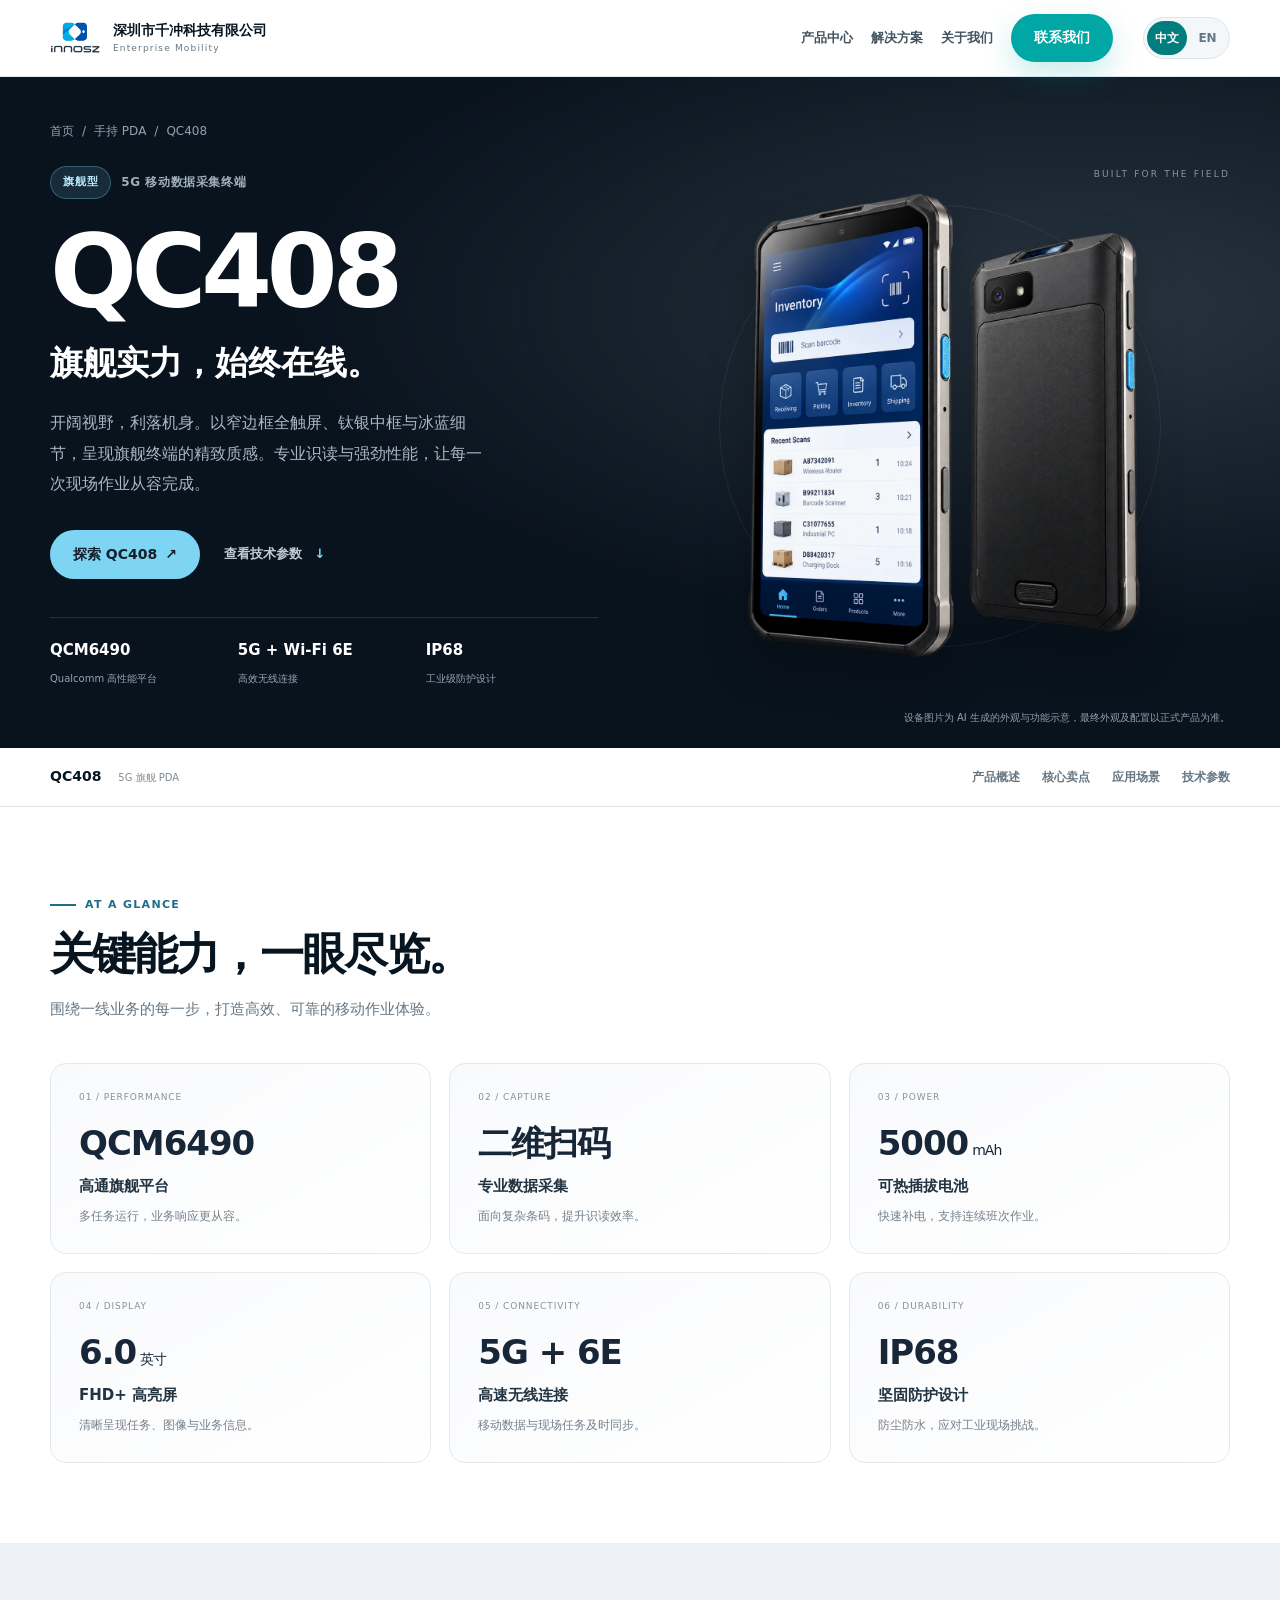
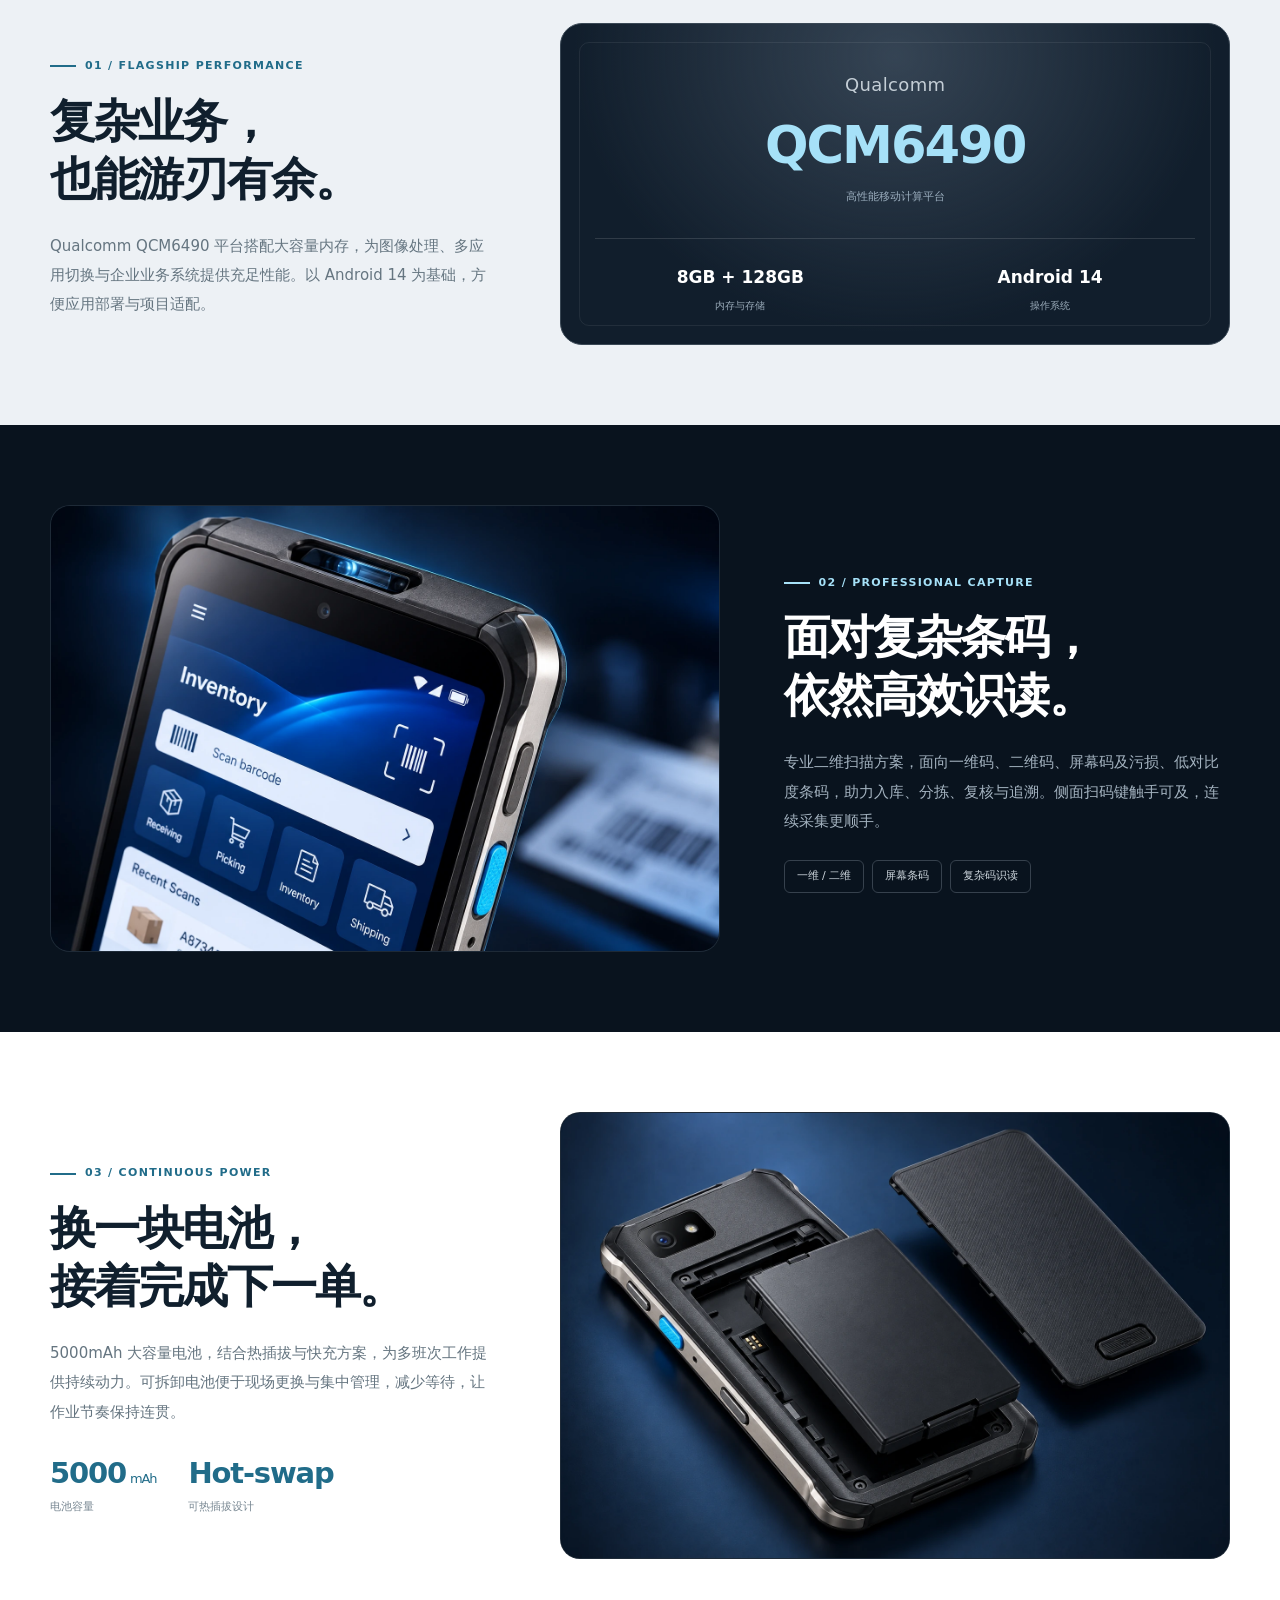
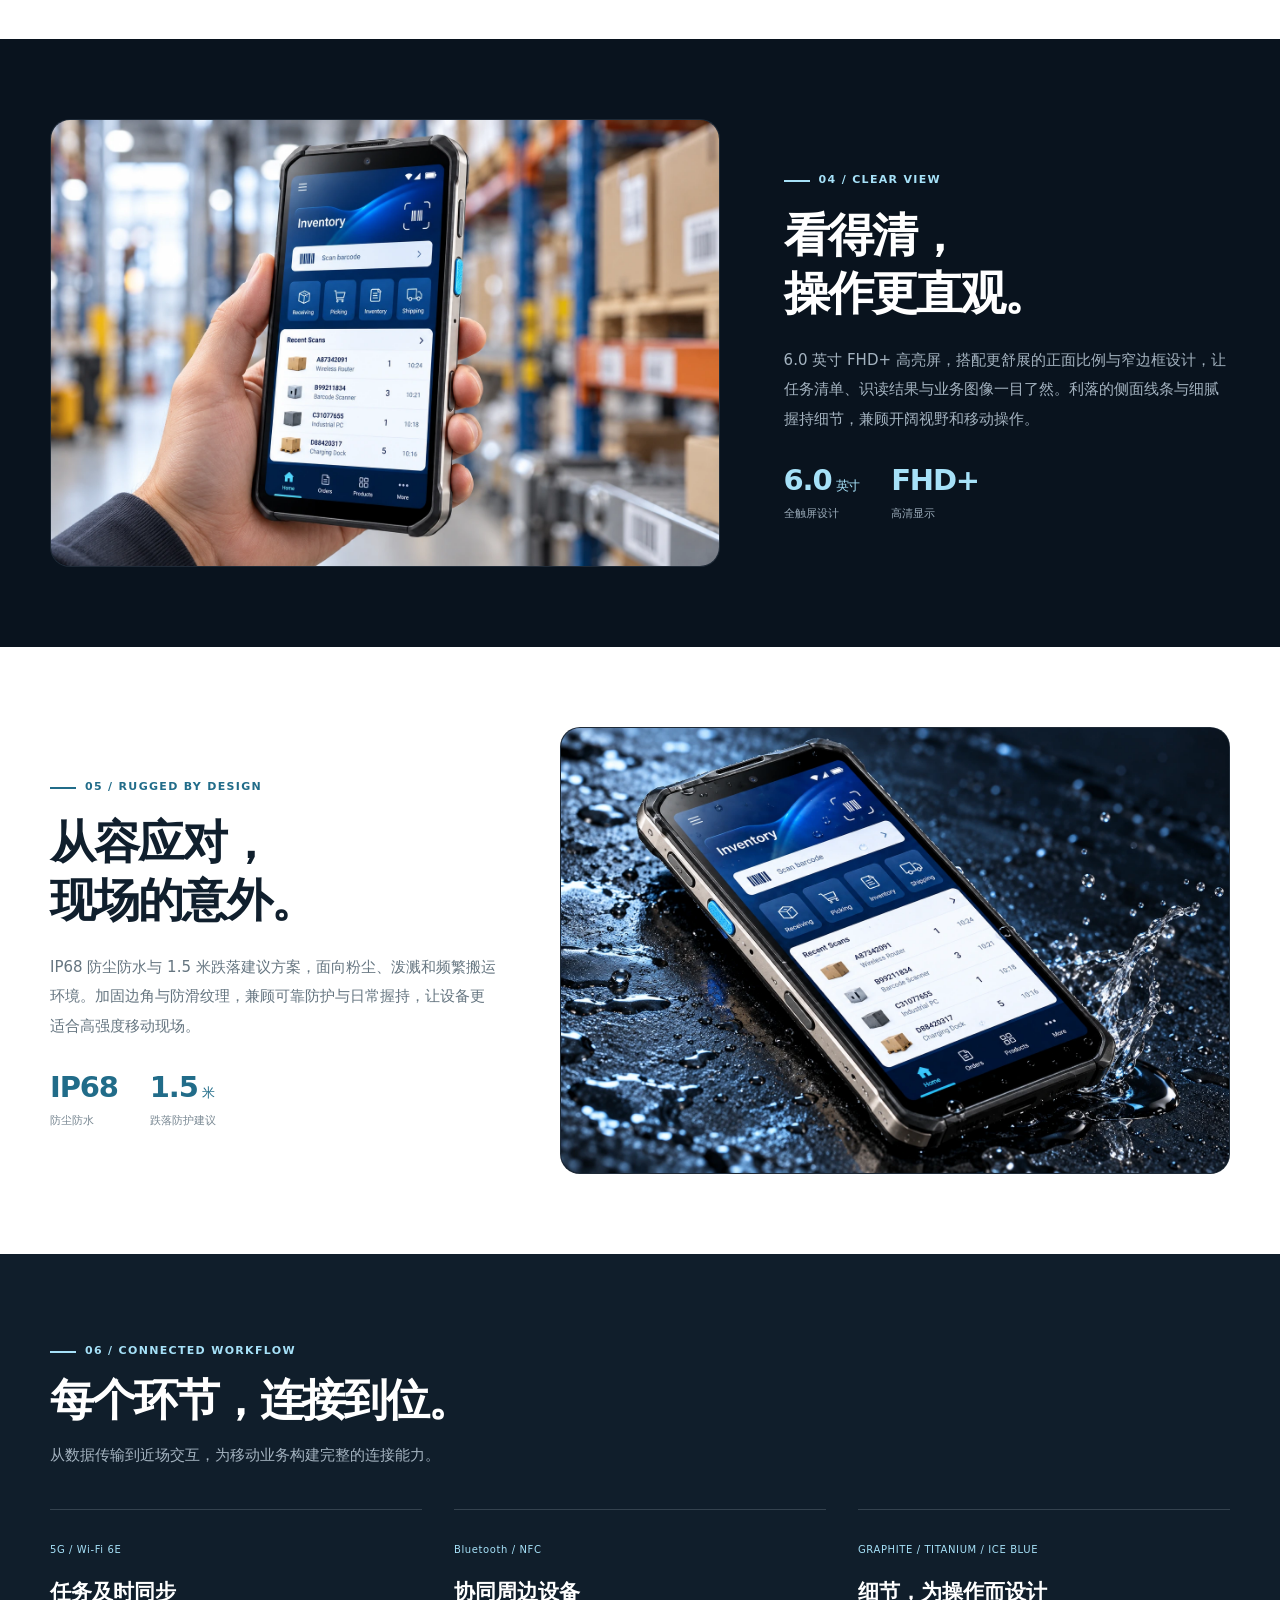
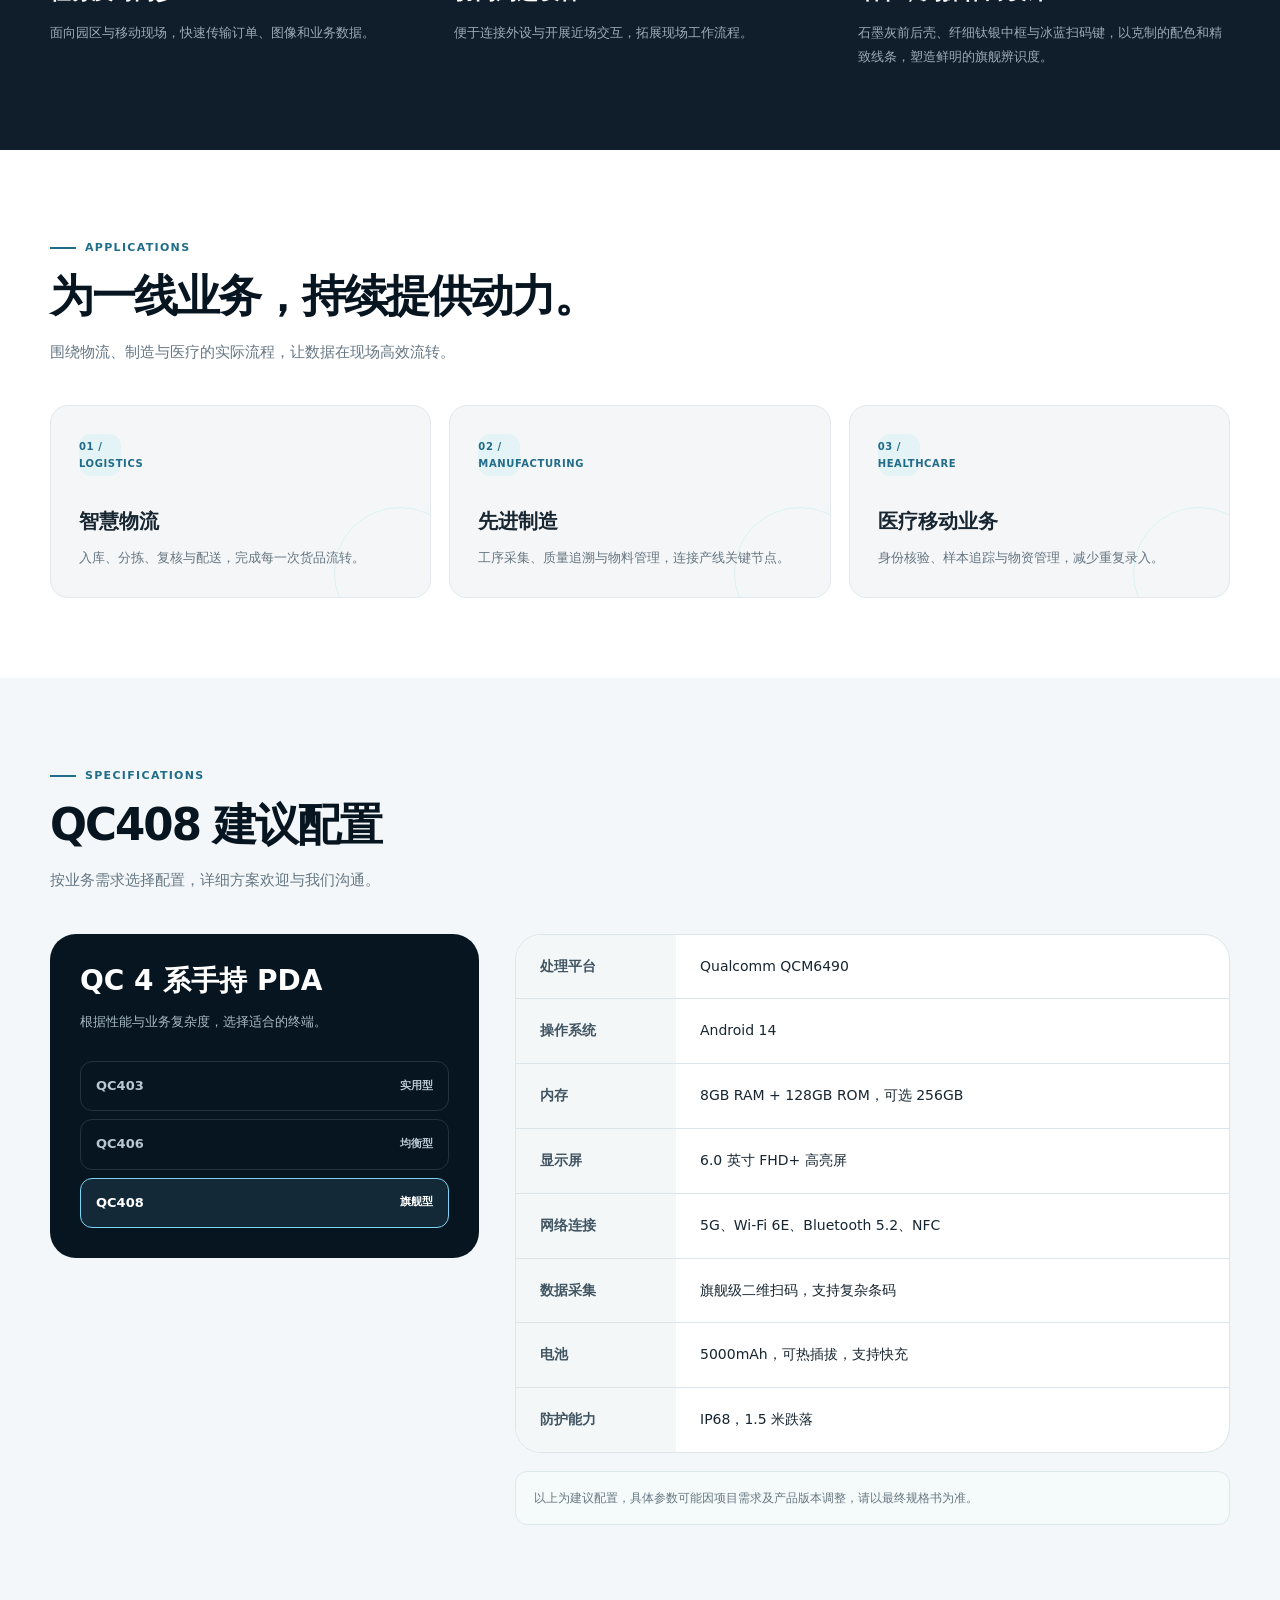
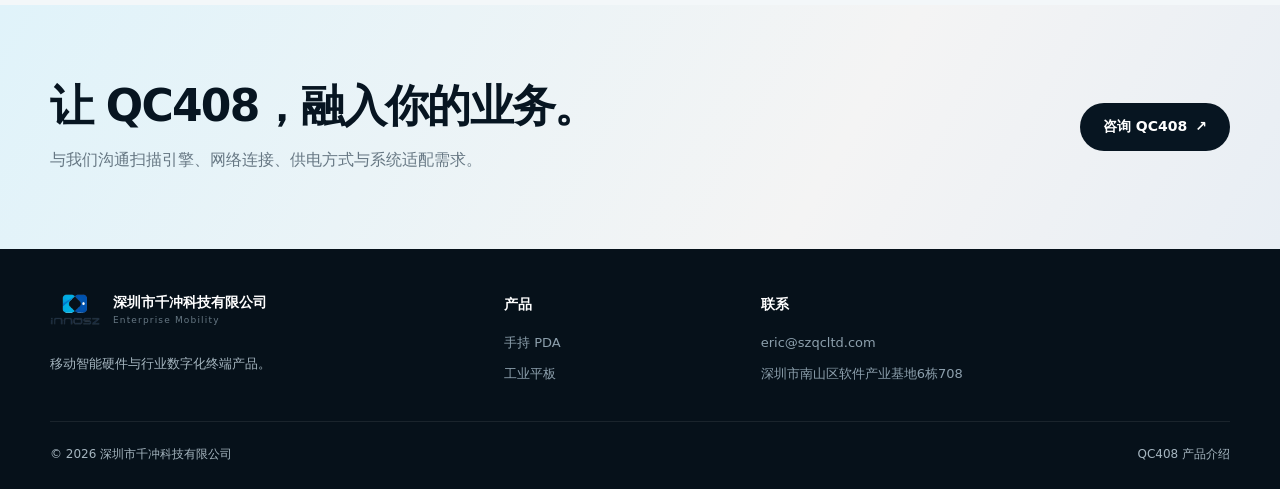
==== commit b417a6b3: "Fix product images and add product dropdown" ====
--- a/products/QC408/index.html
+++ b/products/QC408/index.html
@@ -24,7 +24,7 @@
                         <div class="product-kicker"><span class="tier-pill tier-pill--flagship">旗舰型</span><span class="product-family-label">5G 移动数据采集终端</span></div>
                         <h1>QC408</h1>
                         <div class="product-tagline">旗舰实力，始终在线。</div>
-                        <p class="product-summary">专业识读、强劲性能与持续供电，融于一台坚固而轻巧的手持终端。从仓库到产线，让每一次数据采集从容完成。</p>
+                        <p class="product-summary">开阔视野，利落机身。以窄边框全触屏、钛银中框与冰蓝细节，呈现旗舰终端的精致质感。专业识读与强劲性能，让每一次现场作业从容完成。</p>
                         <div class="qc408-hero-actions"><a class="button qc408-button" href="#features">探索 QC408 <span aria-hidden="true">↗</span></a><a class="qc408-text-link" href="#specifications">查看技术参数 <span aria-hidden="true">↓</span></a></div>
                         <div class="key-metrics">
                             <div class="key-metric"><strong>QCM6490</strong><span>Qualcomm 高性能平台</span></div>
@@ -34,7 +34,7 @@
                     </div>
                     <div class="product-device-stage">
                         <span class="qc408-stage-label" aria-hidden="true">BUILT FOR THE FIELD</span>
-                        <img class="product-render product-render--pda" src="../../images/products/qc408/hero-v2.webp" width="1254" height="1254" alt="QC408 石墨灰与钛银机身、橙色按键的正反面概念图" fetchpriority="high" decoding="async">
+                        <img class="product-render product-render--pda" src="../../images/products/qc408/hero-v3.webp" width="1254" height="1254" alt="QC408 窄边框宽屏、钛银中框与冰蓝按键的轻薄机身正反面概念图" fetchpriority="high" decoding="async">
                     </div>
                 </div>
                 <p class="qc408-image-note">设备图片为 AI 生成的外观与功能示意，最终外观及配置以正式产品为准。</p>
@@ -66,31 +66,31 @@
             <section class="section qc408-story qc408-story--dark" aria-labelledby="scan-title">
                 <div class="container qc408-story-grid qc408-story-grid--reverse">
                     <div class="qc408-copy"><span class="eyebrow">02 / PROFESSIONAL CAPTURE</span><h2 id="scan-title">面对复杂条码，<br>依然高效识读。</h2><p>专业二维扫描方案，面向一维码、二维码、屏幕码及污损、低对比度条码，助力入库、分拣、复核与追溯。侧面扫码键触手可及，连续采集更顺手。</p><div class="qc408-tags"><span>一维 / 二维</span><span>屏幕条码</span><span>复杂码识读</span></div></div>
-                    <figure class="qc408-media"><img src="../../images/products/qc408/scan-v2.webp" width="1536" height="1024" alt="QC408 银灰橙色扫描头与侧面扫码键特写" loading="lazy" decoding="async"></figure>
+                    <figure class="qc408-media"><img src="../../images/products/qc408/scan-v3.webp" width="1536" height="1024" alt="QC408 一体式扫描头、钛银中框与冰蓝扫码键特写" loading="lazy" decoding="async"></figure>
                 </div>
             </section>
             <section class="section qc408-story qc408-story--light" aria-labelledby="power-title">
                 <div class="container qc408-story-grid">
                     <div class="qc408-copy"><span class="eyebrow">03 / CONTINUOUS POWER</span><h2 id="power-title">换一块电池，<br>接着完成下一单。</h2><p>5000mAh 大容量电池，结合热插拔与快充方案，为多班次工作提供持续动力。可拆卸电池便于现场更换与集中管理，减少等待，让作业节奏保持连贯。</p><div class="qc408-inline-metrics"><div><strong>5000<small>mAh</small></strong><span>电池容量</span></div><div><strong>Hot-swap</strong><span>可热插拔设计</span></div></div></div>
-                    <figure class="qc408-media"><img src="../../images/products/qc408/battery-v2.webp" width="1536" height="1024" alt="QC408 可拆卸电池与电池仓结构概念图" loading="lazy" decoding="async"></figure>
+                    <figure class="qc408-media"><img src="../../images/products/qc408/battery-v3.webp" width="1536" height="1024" alt="QC408 可拆卸电池与电池仓结构概念图" loading="lazy" decoding="async"></figure>
                 </div>
             </section>
             <section class="section qc408-story qc408-story--dark" aria-labelledby="display-title">
                 <div class="container qc408-story-grid qc408-story-grid--reverse">
-                    <div class="qc408-copy"><span class="eyebrow">04 / CLEAR VIEW</span><h2 id="display-title">看得清，<br>操作更直观。</h2><p>6.0 英寸 FHD+ 高亮屏，让任务清单、识读结果与业务图像清晰呈现。全触屏交互搭配易握机身，在有限的掌间空间里，获得宽阔而直观的操作体验。</p><div class="qc408-inline-metrics"><div><strong>6.0<small>英寸</small></strong><span>全触屏设计</span></div><div><strong>FHD+</strong><span>高清显示</span></div></div></div>
-                    <figure class="qc408-media"><img src="../../images/products/qc408/display-v2.webp" width="1536" height="1024" alt="手持 QC408 高亮触屏终端，屏幕显示扫码与库存任务界面" loading="lazy" decoding="async"></figure>
+                    <div class="qc408-copy"><span class="eyebrow">04 / CLEAR VIEW</span><h2 id="display-title">看得清，<br>操作更直观。</h2><p>6.0 英寸 FHD+ 高亮屏，搭配更舒展的正面比例与窄边框设计，让任务清单、识读结果与业务图像一目了然。利落的侧面线条与细腻握持细节，兼顾开阔视野和移动操作。</p><div class="qc408-inline-metrics"><div><strong>6.0<small>英寸</small></strong><span>全触屏设计</span></div><div><strong>FHD+</strong><span>高清显示</span></div></div></div>
+                    <figure class="qc408-media"><img src="../../images/products/qc408/display-v3.webp" width="1536" height="1024" alt="手持 QC408 窄边框宽屏终端，展示库存界面与利落的机身侧面" loading="lazy" decoding="async"></figure>
                 </div>
             </section>
             <section class="section qc408-story qc408-story--light" aria-labelledby="rugged-title">
                 <div class="container qc408-story-grid">
                     <div class="qc408-copy"><span class="eyebrow">05 / RUGGED BY DESIGN</span><h2 id="rugged-title">从容应对，<br>现场的意外。</h2><p>IP68 防尘防水与 1.5 米跌落建议方案，面向粉尘、泼溅和频繁搬运环境。加固边角与防滑纹理，兼顾可靠防护与日常握持，让设备更适合高强度移动现场。</p><div class="qc408-inline-metrics"><div><strong>IP68</strong><span>防尘防水</span></div><div><strong>1.5<small>米</small></strong><span>跌落防护建议</span></div></div></div>
-                    <figure class="qc408-media"><img src="../../images/products/qc408/rugged-v2.webp" width="1536" height="1024" alt="QC408 银灰橙色终端置于水花中，展示坚固机身" loading="lazy" decoding="async"></figure>
+                    <figure class="qc408-media"><img src="../../images/products/qc408/rugged-v3.webp" width="1536" height="1024" alt="QC408 钛银与石墨灰终端置于水花中，展示轻薄外观与防护设计" loading="lazy" decoding="async"></figure>
                 </div>
             </section>
             <section class="section qc408-connections" aria-labelledby="connections-title">
                 <div class="container">
                     <div class="product-section-heading"><span class="eyebrow">06 / CONNECTED WORKFLOW</span><h2 id="connections-title">每个环节，连接到位。</h2><p>从数据传输到近场交互，为移动业务构建完整的连接能力。</p></div>
-                    <div class="qc408-connection-grid"><article><span>5G / Wi-Fi 6E</span><h3>任务及时同步</h3><p>面向园区与移动现场，快速传输订单、图像和业务数据。</p></article><article><span>Bluetooth / NFC</span><h3>协同周边设备</h3><p>便于连接外设与开展近场交互，拓展现场工作流程。</p></article><article><span>GRAPHITE / TITANIUM / ORANGE</span><h3>细节，为操作而设计</h3><p>石墨灰搭配钛银与醒目橙色按键，坚固机身也有鲜明识别度。</p></article></div>
+                    <div class="qc408-connection-grid"><article><span>5G / Wi-Fi 6E</span><h3>任务及时同步</h3><p>面向园区与移动现场，快速传输订单、图像和业务数据。</p></article><article><span>Bluetooth / NFC</span><h3>协同周边设备</h3><p>便于连接外设与开展近场交互，拓展现场工作流程。</p></article><article><span>GRAPHITE / TITANIUM / ICE BLUE</span><h3>细节，为操作而设计</h3><p>石墨灰前后壳、纤细钛银中框与冰蓝扫码键，以克制的配色和精致线条，塑造鲜明的旗舰辨识度。</p></article></div>
                 </div>
             </section>
         </div>
--- a/css/style.css
+++ b/css/style.css
@@ -70,6 +70,17 @@
 .site-nav { display: flex; margin-left: auto; align-items: center; gap: 18px; }
 .site-nav > a:not(.button) { color: #42535f; font-size: 13px; font-weight: 800; white-space: nowrap; }
 .site-nav > a:not(.button):hover { color: var(--accent-dark); }
+.nav-dropdown { position: relative; }
+.nav-dropdown-toggle { display: inline-flex; align-items: center; gap: 5px; color: #42535f; font-size: 13px; font-weight: 800; white-space: nowrap; }
+.nav-dropdown-toggle span { color: var(--accent-dark); font-size: 16px; line-height: 1; transition: transform .18s ease; }
+.nav-dropdown-menu { position: absolute; top: calc(100% + 18px); left: 50%; display: grid; min-width: 230px; padding: 8px; border: 1px solid var(--line); border-radius: 14px; background: #fff; box-shadow: var(--shadow); opacity: 0; pointer-events: none; transform: translate(-50%, -6px); transition: opacity .18s ease, transform .18s ease; }
+.nav-dropdown-menu::before { position: absolute; top: -6px; left: calc(50% - 6px); width: 10px; height: 10px; border-top: 1px solid var(--line); border-left: 1px solid var(--line); background: #fff; content: ""; transform: rotate(45deg); }
+.nav-dropdown-menu a { position: relative; z-index: 1; display: grid; gap: 2px; padding: 11px 13px; border-radius: 10px; color: var(--ink); }
+.nav-dropdown-menu a:hover { background: #eef8f8; }
+.nav-dropdown-menu strong { font-size: 13px; }
+.nav-dropdown-menu small { color: var(--muted); font-size: 10px; font-weight: 700; }
+.nav-dropdown:hover .nav-dropdown-menu, .nav-dropdown:focus-within .nav-dropdown-menu { opacity: 1; pointer-events: auto; transform: translate(-50%, 0); }
+.nav-dropdown:hover .nav-dropdown-toggle span, .nav-dropdown:focus-within .nav-dropdown-toggle span { transform: rotate(180deg); }
 .language-switch {
     display: inline-flex; flex-shrink: 0; order: 2; gap: 2px; padding: 3px;
     border: 1px solid var(--line); border-radius: 999px; background: var(--soft);
@@ -143,14 +154,21 @@
 }
 .visual-orbit::before, .visual-orbit::after { position: absolute; border: 1px solid rgba(255,255,255,.08); border-radius: inherit; content: ""; }
 .visual-orbit::before { inset: 42px; } .visual-orbit::after { inset: 96px; }
-.hero-render--matrix { width: 100%; height: 480px; }
+/* Reuse the approved product renders, with proportional crops and rigid rotation. */
+.hero-matrix { position: relative; z-index: 2; width: 100%; max-width: 520px; aspect-ratio: 1; }
+.hero-matrix-device { position: absolute; display: block; overflow: hidden; filter: drop-shadow(0 24px 20px rgba(0, 0, 0, .38)); }
+.hero-matrix-device img { position: absolute; display: block; max-width: none; height: auto; }
+.hero-matrix-device--tablet { width: 84%; aspect-ratio: 1180 / 940; left: 10.5%; top: 9%; transform: rotate(-8deg); }
+.hero-matrix-device--tablet img { width: 106.271186%; left: -3.813559%; top: -15.957447%; }
+.hero-matrix-device--pda { z-index: 1; width: 30%; aspect-ratio: 510 / 1100; left: 5%; top: 29%; transform: rotate(9deg); }
+.hero-matrix-device--pda img { width: 245.882353%; left: -121.568627%; top: -5.454545%; }
 .floating-chip {
     position: absolute; z-index: 5; display: flex; align-items: center; gap: 10px; padding: 12px 16px;
     border: 1px solid rgba(255,255,255,.16); border-radius: 99px; color: #dce8ed;
     background: rgba(14,34,48,.84); box-shadow: 0 16px 40px rgba(0,0,0,.25); backdrop-filter: blur(12px); font-size: 12px; font-weight: 800;
 }
 .floating-chip::before { width: 8px; height: 8px; border-radius: 50%; background: #58d8d4; box-shadow: 0 0 0 5px rgba(88,216,212,.13); content: ""; }
-.floating-chip--one { top: 30px; right: 20px; } .floating-chip--two { bottom: 28px; left: 18px; }
+.floating-chip--one { top: 16px; right: 20px; } .floating-chip--two { bottom: 14px; right: 6px; }
 .family-intro {
     display: grid; grid-template-columns: 1.2fr .8fr; gap: 48px; align-items: center;
     margin-bottom: 36px; padding: 28px; border: 1px solid var(--line); border-radius: var(--radius); background: #fff;
@@ -162,7 +180,16 @@
 .family-visual .product-render { width: min(100%, 340px); height: 300px; }
 .family-visual .product-render--tablet { width: min(100%, 400px); }
 .family-visual--pda { min-height: 340px; padding: 12px; }
-.family-visual--pda .family-render--lineup { width: 100%; height: auto; max-height: 340px; }
+/* Crop the approved front views; rotate each rigid crop without stretching it. */
+.pda-lineup { position: relative; width: 100%; max-width: 520px; aspect-ratio: 1536 / 1100; }
+.pda-lineup-device { position: absolute; display: block; overflow: hidden; transform-origin: center; }
+.pda-lineup-device img { position: absolute; display: block; max-width: none; height: auto; }
+.pda-lineup-device--qc403 { width: 19.53125%; aspect-ratio: 420 / 910; left: 18.88021%; top: 6.81818%; transform: rotate(30deg); }
+.pda-lineup-device--qc403 img { width: 365.714286%; left: -17.857143%; top: -6.593407%; }
+.pda-lineup-device--qc406 { width: 19.53125%; aspect-ratio: 410 / 870; left: 61.84896%; top: 7.38636%; transform: rotate(-30deg); }
+.pda-lineup-device--qc406 img { width: 374.634146%; left: -129.268293%; top: -10.344828%; }
+.pda-lineup-device--qc408 { width: 22.13542%; aspect-ratio: 500 / 915; left: 38.93229%; top: 49.44545%; transform: rotate(80deg); }
+.pda-lineup-device--qc408 img { width: 307.2%; left: -196%; top: -4.918033%; }
 .family-copy h3 { margin: 12px 0 16px; color: var(--ink); font-size: clamp(30px,4vw,46px); line-height: 1.1; }
 .family-copy > p { color: var(--muted); }
 .check-list { display: grid; grid-template-columns: repeat(2,minmax(0,1fr)); gap: 12px 20px; margin-top: 24px; list-style: none; }
@@ -324,9 +351,14 @@
     .header-inner { flex-wrap: wrap; }
     .site-nav { position: static; display: flex; flex: 1 0 100%; margin: 0 0 14px; padding: 14px; border: 1px solid var(--line); border-radius: 18px; align-items: stretch; flex-direction: column; gap: 6px; background: #fff; box-shadow: var(--shadow-soft); }
     .nav-enhanced .site-nav { position: absolute; top: calc(100% + 1px); right: 20px; left: 20px; display: none; margin: 0; padding: 18px; box-shadow: var(--shadow); }
-    .nav-enhanced .site-nav.is-open { display: flex; } .site-nav > a:not(.button) { padding: 10px 8px; } .nav-enhanced .menu-toggle { display: block; }
+    .nav-enhanced .site-nav.is-open { display: flex; } .site-nav > a:not(.button), .nav-dropdown-toggle { padding: 10px 8px; } .nav-enhanced .menu-toggle { display: block; }
+    .nav-dropdown-menu { position: static; display: none; min-width: 0; margin: 0 8px 6px; padding: 4px; border: 0; border-radius: 10px; box-shadow: none; opacity: 1; transform: none; }
+    .nav-dropdown-menu::before { display: none; }
+    .nav-dropdown:hover .nav-dropdown-menu, .nav-dropdown:focus-within .nav-dropdown-menu { display: grid; transform: none; }
+    .nav-dropdown-menu a { padding: 9px 12px; }
+    .nav-dropdown:hover .nav-dropdown-toggle span, .nav-dropdown:focus-within .nav-dropdown-toggle span { transform: rotate(180deg); }
     .hero-inner, .product-hero-grid, .section-heading, .family-intro, .spec-layout, .about-company-grid, .contact-grid { grid-template-columns: 1fr; }
-    .hero-inner { padding-top: 76px; } .hero-visual { min-height: 470px; } .hero-render--matrix { height: 440px; }
+    .hero-inner { padding-top: 76px; } .hero-visual { min-height: 470px; }
     .product-grid, .feature-grid, .industry-grid, .scenario-grid, .capability-grid { grid-template-columns: repeat(2,minmax(0,1fr)); }
     .spec-aside { position: static; } .model-switcher { grid-template-columns: repeat(3,minmax(0,1fr)); }
     .footer-main { grid-template-columns: 1fr 1fr 1fr; } .footer-about { grid-column: 1 / -1; }
@@ -343,7 +375,7 @@
     .brand-copy { display: none; } .brand img { height: 31px; }
     .hero, .hero-inner { min-height: auto; } .hero-inner { gap: 22px; padding: 64px 0 54px; } .hero-copy h1 { font-size: 39px; }
     .hero-stats { gap: 18px; } .hero-visual { min-height: 340px; }
-    .visual-orbit { width: min(100%,360px); height: auto; aspect-ratio: 1; } .hero-render--matrix { height: auto; max-height: 360px; }
+    .visual-orbit { width: min(100%,360px); height: auto; aspect-ratio: 1; }
     .section-heading { gap: 18px; margin-bottom: 32px; } .family-intro { gap: 24px; padding: 18px; } .family-visual { min-height: 230px; }
     .family-visual--pda { min-height: 0; padding: 6px; }
     .check-list, .product-grid, .feature-grid, .industry-grid, .scenario-grid, .key-metrics, .capability-grid { grid-template-columns: 1fr; }
--- a/products/QC408/qc408.css
+++ b/products/QC408/qc408.css
@@ -1,5 +1,5 @@
-/* QC408 product story: titanium / graphite / orange. */
-.qc408-page { --qc-orange: #ff983b; --qc-orange-dark: #ad510e; --qc-night: #09131e; background: #fff; }
+/* QC408 product story: titanium / graphite / ice blue. */
+.qc408-page { --qc-orange: #7dd5f3; --qc-orange-dark: #216c89; --qc-night: #09131e; background: #fff; }
 .qc408-page .section { padding: 80px 0; }
 .qc408-page .eyebrow { color: var(--qc-orange-dark); font-size: 11px; letter-spacing: .12em; }
 .qc408-page .product-section-heading { max-width: 850px; }
@@ -12,11 +12,11 @@
 .qc408-hero h1 { font-size: clamp(68px, 8vw, 110px); letter-spacing: -.055em; margin: 24px 0 20px; }
 .qc408-hero .product-tagline { color: #fff; font-size: clamp(24px, 2.6vw, 36px); line-height: 1.4; }
 .qc408-hero .product-summary { max-width: 440px; font-size: 16px; line-height: 1.9; color: #a9b8c6; }
-.qc408-hero .tier-pill { background: rgba(255, 152, 59, .13); color: #ffc083; border: 1px solid rgba(255, 152, 59, .3); }
+.qc408-hero .tier-pill { background: rgba(125, 213, 243, .13); color: #b9eaff; border: 1px solid rgba(125, 213, 243, .3); }
 .qc408-hero .product-family-label { letter-spacing: .05em; font-size: 12px; }
 .qc408-hero-actions { display: flex; align-items: center; flex-wrap: wrap; gap: 24px; margin-top: 30px; }
 .qc408-button { color: #171e27; background: var(--qc-orange); padding: 12px 22px; border-color: transparent; }
-.qc408-button:hover { color: #171e27; background: #ffb05f; }
+.qc408-button:hover { color: #171e27; background: #b4e8fa; }
 .qc408-text-link { color: #c0ccd5; font-size: 13px; font-weight: 700; }
 .qc408-text-link:hover { color: #fff; }
 .qc408-text-link span { margin-left: 8px; color: var(--qc-orange); }
@@ -46,7 +46,7 @@
 .qc408-platform-panel { position: relative; overflow: hidden; display: flex; flex-direction: column; align-items: center; padding: 46px 34px 30px; color: #fff; background: radial-gradient(ellipse at 50% 10%, #354454, transparent 68%), #111e2c; border: 1px solid #3a4855; border-radius: 22px; }
 .qc408-platform-panel::before { position: absolute; inset: 18px; border: 1px solid rgba(255, 255, 255, .07); border-radius: 10px; content: ""; pointer-events: none; }
 .qc408-platform-label { color: #c4ced6; font-size: 18px; letter-spacing: .02em; }
-.qc408-platform-panel > strong { margin-top: 12px; color: #ffb067; font-size: clamp(34px, 4vw, 57px); letter-spacing: -.04em; line-height: 1.3; }
+.qc408-platform-panel > strong { margin-top: 12px; color: #a6e1f8; font-size: clamp(34px, 4vw, 57px); letter-spacing: -.04em; line-height: 1.3; }
 .qc408-platform-caption { margin-top: 9px; color: #9cafbf; font-size: 11px; }
 .qc408-platform-specs { display: grid; grid-template-columns: 1fr 1fr; gap: 20px; width: 100%; margin-top: 32px; padding-top: 24px; border-top: 1px solid rgba(255, 255, 255, .13); text-align: center; }
 .qc408-platform-specs strong { display: block; font-size: 17px; }
@@ -54,7 +54,7 @@
 .qc408-story--dark { background: var(--qc-night); color: #fff; }
 .qc408-story--dark .qc408-copy h2 { color: #fff; }
 .qc408-story--dark .qc408-copy p { color: #a4b3c0; }
-.qc408-story--dark .eyebrow { color: #ffb36f; }
+.qc408-story--dark .eyebrow { color: #a6e1f8; }
 .qc408-story--light { background: #fff; }
 .qc408-story-grid--reverse { grid-template-columns: minmax(0, 1.2fr) minmax(0, .8fr); }
 .qc408-story-grid--reverse .qc408-copy { grid-column: 2; grid-row: 1; }
@@ -67,15 +67,15 @@
 .qc408-inline-metrics strong { display: block; color: var(--qc-orange-dark); font-size: 29px; line-height: 1.3; letter-spacing: -.04em; }
 .qc408-inline-metrics small { margin-left: 4px; font-size: 13px; font-weight: 500; }
 .qc408-inline-metrics span { display: block; margin-top: 5px; color: #788792; font-size: 11px; }
-.qc408-story--dark .qc408-inline-metrics strong { color: #ffb36f; }
+.qc408-story--dark .qc408-inline-metrics strong { color: #a6e1f8; }
 .qc408-story--dark .qc408-inline-metrics span { color: #9aabb9; }
 .qc408-connections { background: #101e2b; color: #fff; }
-.qc408-connections .eyebrow { color: #ffb36f; }
+.qc408-connections .eyebrow { color: #a6e1f8; }
 .qc408-connections .product-section-heading h2 { color: #fff; }
 .qc408-connections .product-section-heading p { color: #a4b3c0; }
 .qc408-connection-grid { display: grid; grid-template-columns: repeat(3, minmax(0, 1fr)); gap: 32px; }
 .qc408-connection-grid article { padding-top: 24px; border-top: 1px solid #34424e; }
-.qc408-connection-grid article > span { color: #ffb36f; font-size: 10px; letter-spacing: .06em; }
+.qc408-connection-grid article > span { color: #a6e1f8; font-size: 10px; letter-spacing: .06em; }
 .qc408-connection-grid h3 { margin: 14px 0 10px; font-size: 21px; }
 .qc408-connection-grid p { color: #9cabb8; font-size: 13px; line-height: 1.9; }
 .qc408-scenarios { background: #fff; }
@@ -83,9 +83,9 @@
 .qc408-scenarios .scenario-number { color: var(--qc-orange-dark); font-size: 10px; letter-spacing: .06em; }
 .qc408-scenarios .scenario-card h3 { color: #172631; }
 .qc408-scenarios .scenario-card p { color: #657580; }
-.qc408-page .model-switcher a.is-current { border-color: var(--qc-orange); background: rgba(255, 152, 59, .1); }
+.qc408-page .model-switcher a.is-current { border-color: var(--qc-orange); background: rgba(125, 213, 243, .1); }
 .qc408-page .model-switcher a:hover { border-color: var(--qc-orange); }
-.qc408-page .cta { background: linear-gradient(120deg, #fcebdc, #f4f4f4 65%, #e8eef4); }
+.qc408-page .cta { background: linear-gradient(120deg, #e0f3fa, #f4f4f4 65%, #e8eef4); }
 .qc408-page .cta h2 { font-size: clamp(30px, 3.5vw, 44px); }
 @media (max-width: 1100px) {
     .qc408-hero .product-hero-grid { gap: 28px; }
